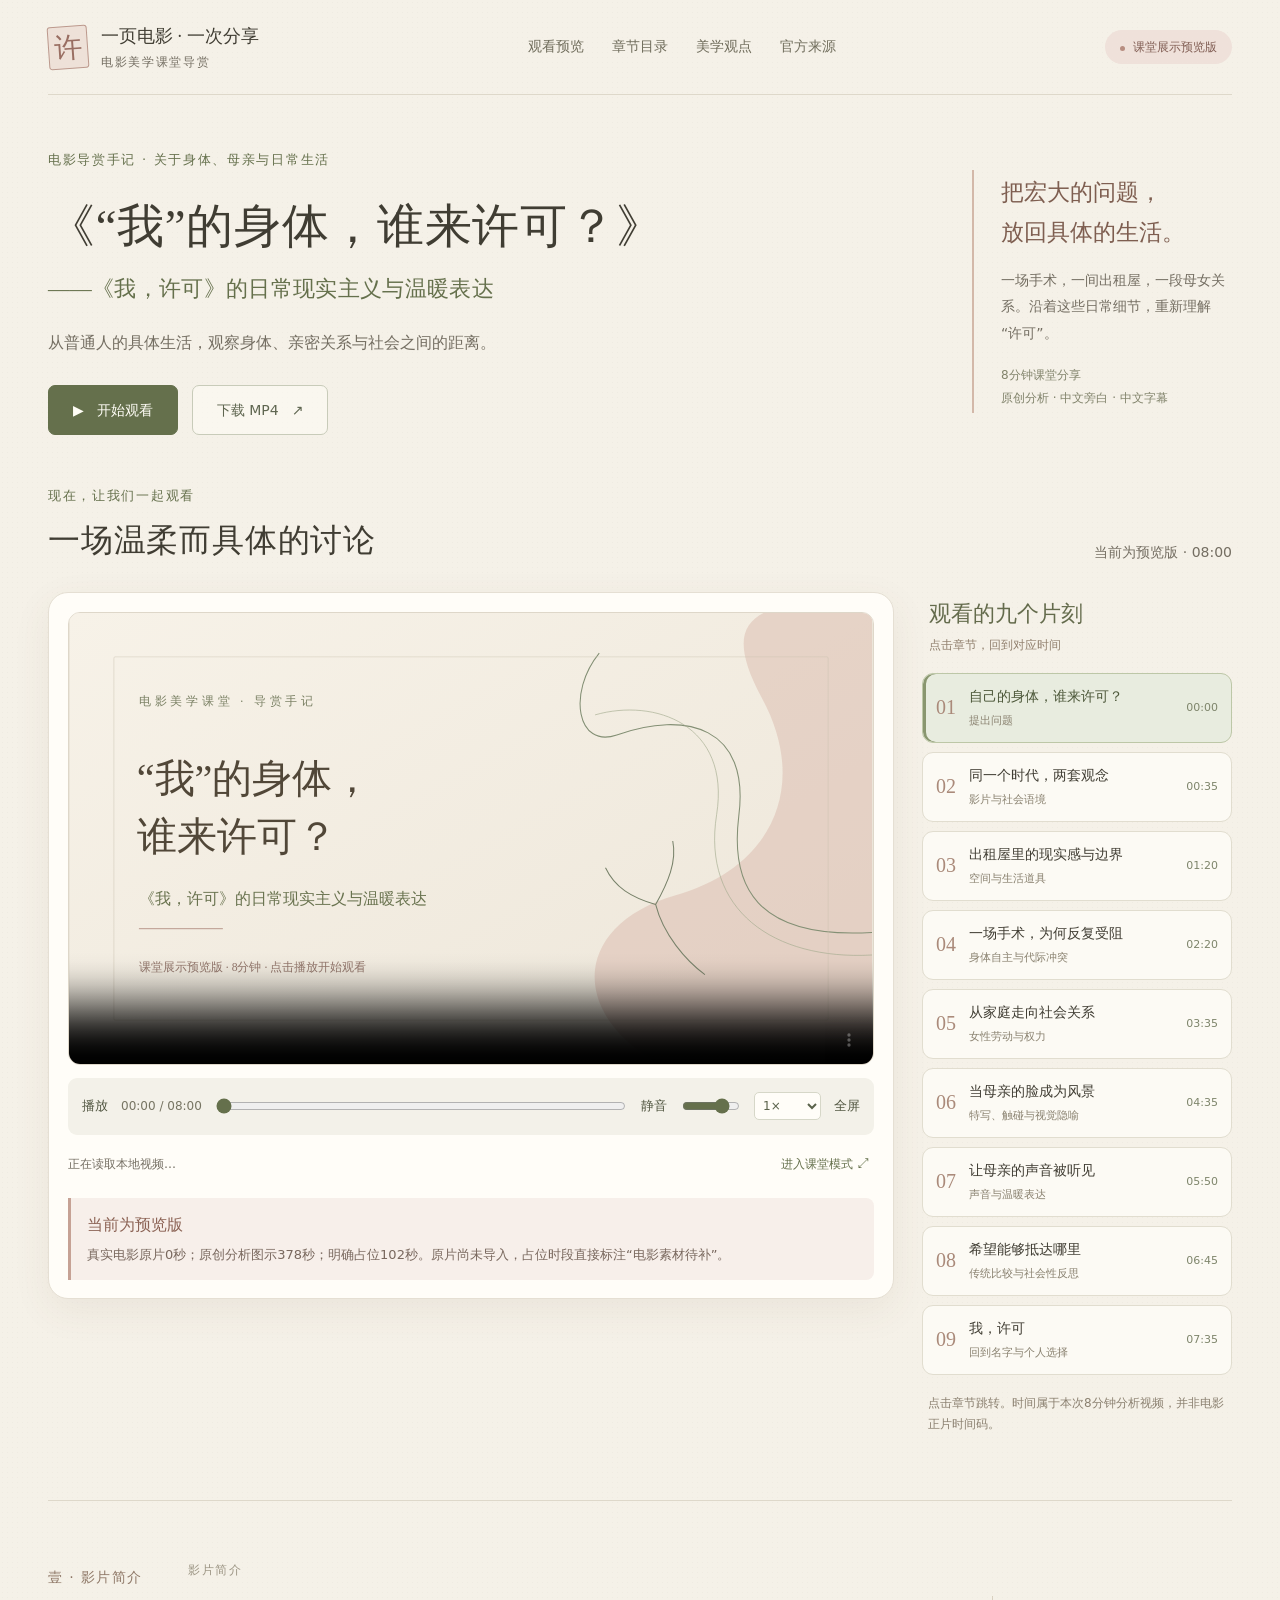
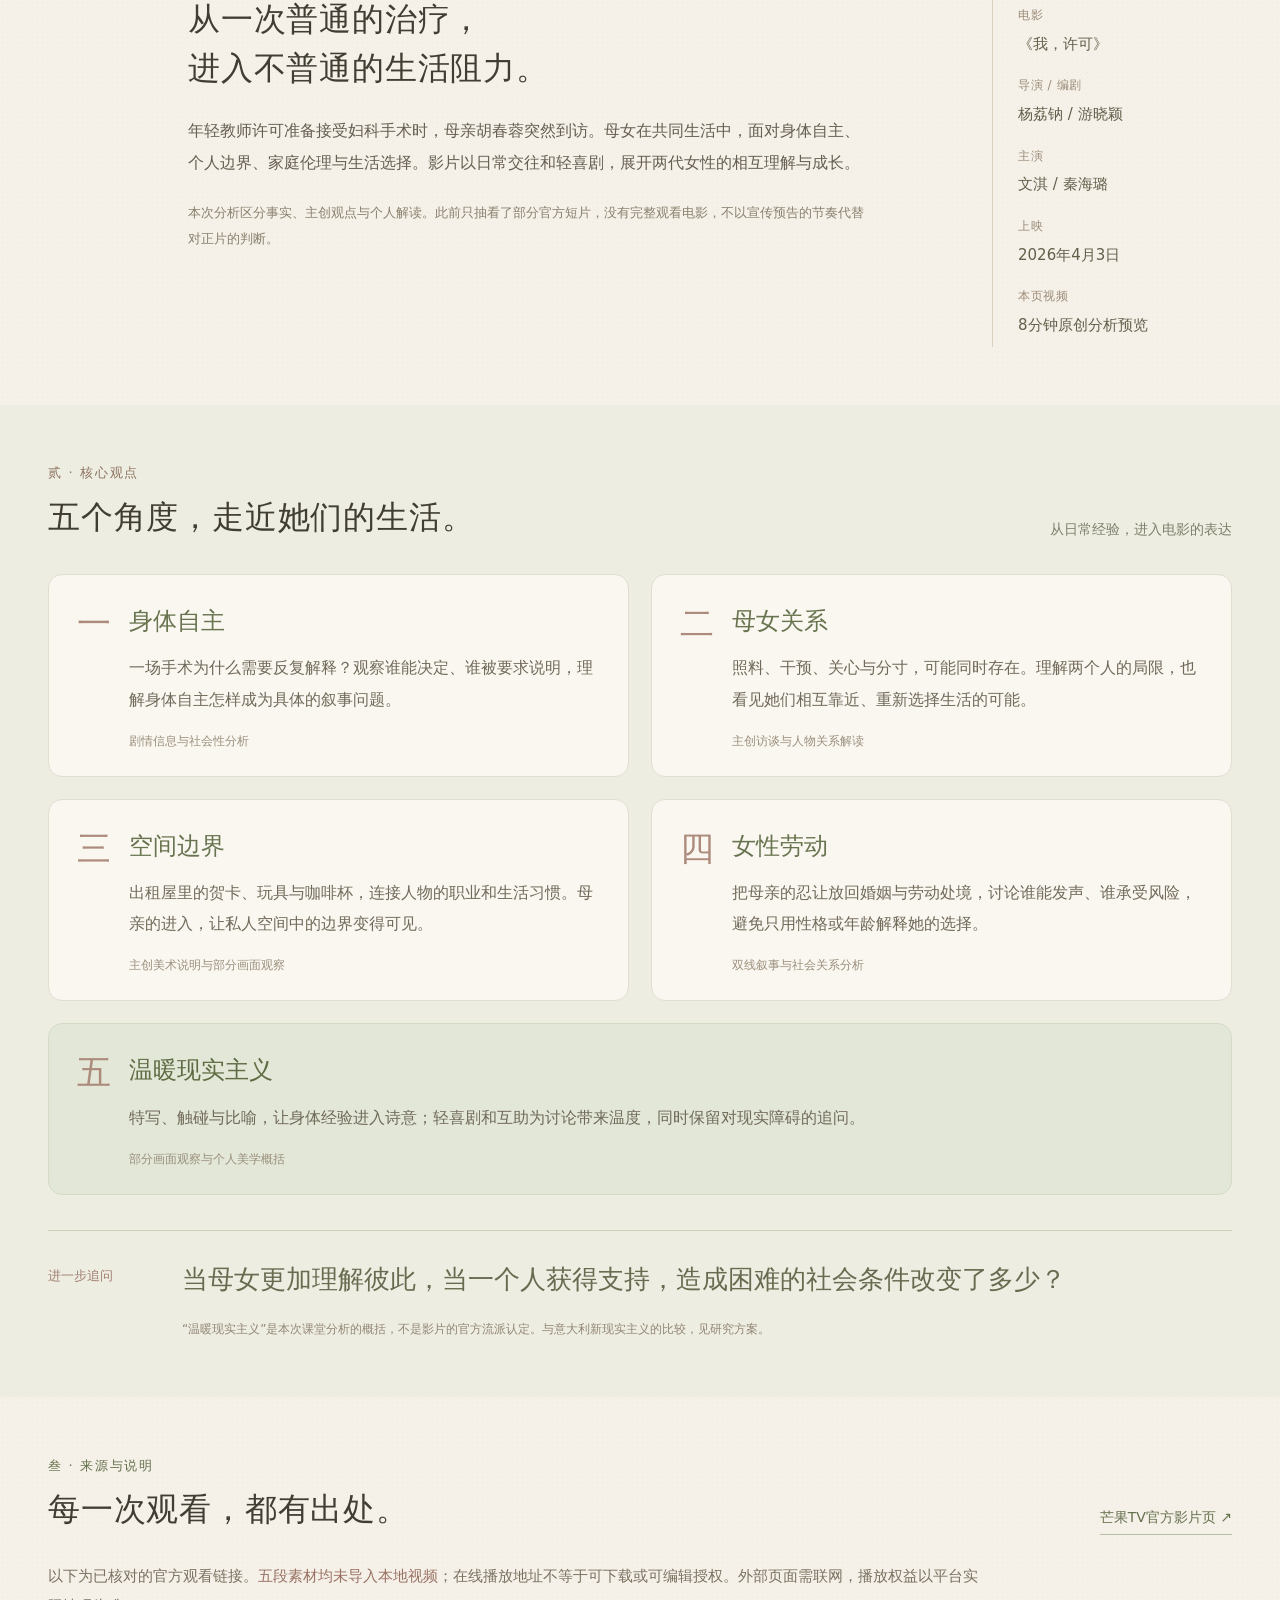
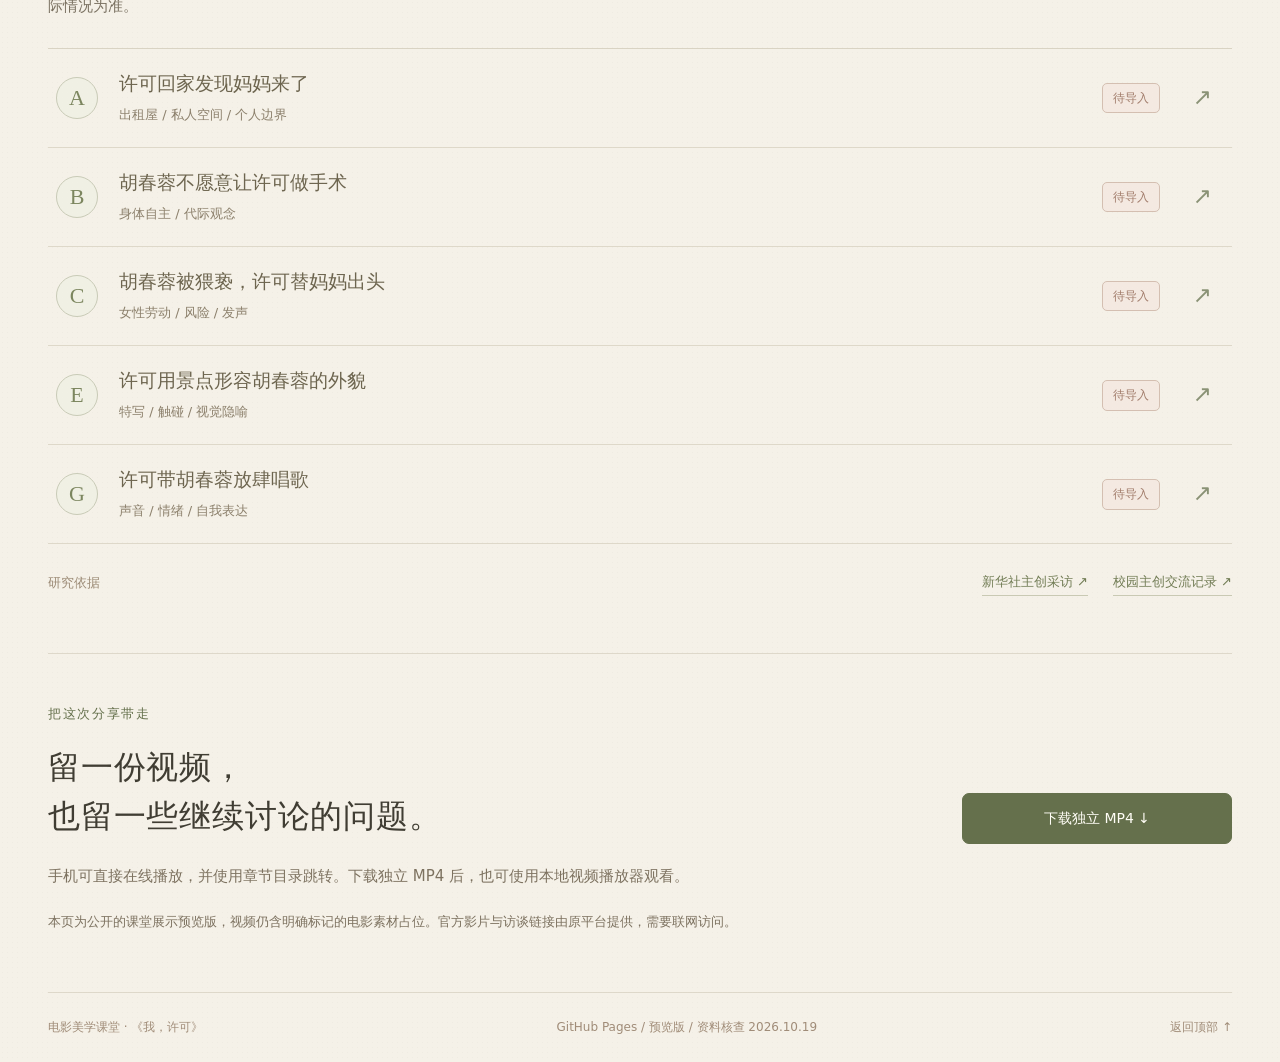
==== index.html @ 4c7b7b83 "Publish original classroom film analysis preview" ====
<!doctype html>
<html lang="zh-CN">
<head>
  <meta charset="utf-8">
  <meta name="viewport" content="width=device-width,initial-scale=1">
  <meta name="description" content="《我，许可》现实主义电影美学课堂分析。8分钟MP4预览版、章节跳转、研究观点与官方素材出处。">
  <title>《“我”的身体，谁来许可？》——《我，许可》的日常现实主义与温暖表达｜课堂展示预览版</title>
  <link rel="stylesheet" href="styles.css">
  <script src="app.js" defer></script>
</head>
<body>
  <a class="skip" href="#watch">跳到视频</a>
  <header class="masthead wrap">
    <a class="wordmark" href="#top"><span class="mark" aria-hidden="true">许</span><span>一页电影 · 一次分享<small>电影美学课堂导赏</small></span></a>
    <nav aria-label="主导航"><a href="#watch">观看预览</a><a href="#chapters">章节目录</a><a href="#ideas">美学观点</a><a href="#sources">官方来源</a></nav>
    <span class="edition"><i aria-hidden="true"></i>课堂展示预览版</span>
  </header>

  <main id="top">
    <section class="hero wrap" aria-labelledby="page-title">
      <div class="hero-copy">
        <p class="eyebrow">电影导赏手记 · 关于身体、母亲与日常生活</p>
        <h1 id="page-title"><span>《“我”的身体，谁来许可？》</span><small>——《我，许可》的日常现实主义与温暖表达</small></h1>
        <p class="standfirst">从普通人的具体生活，观察身体、亲密关系与社会之间的距离。</p>
        <div class="hero-actions"><button class="button primary" id="start-watch"><span aria-hidden="true">▶</span> 开始观看</button><a class="button secondary" href="media/preview.mp4" download="我许可_课堂分析_预览版.mp4">下载 MP4 <span aria-hidden="true">↗</span></a></div>
      </div>
      <aside class="hero-note" aria-label="视频版本说明">
        <p class="note-title">把宏大的问题，<br>放回具体的生活。</p>
        <p>一场手术，一间出租屋，一段母女关系。沿着这些日常细节，重新理解“许可”。</p>
        <p class="screening-note">8分钟课堂分享<br>原创分析 · 中文旁白 · 中文字幕</p>
      </aside>
    </section>

    <section class="screening wrap" id="watch" aria-labelledby="watch-title">
      <div class="section-head"><div><p class="eyebrow">现在，让我们一起观看</p><h2 id="watch-title">一场温柔而具体的讨论</h2></div><p class="quiet">当前为预览版 · 08:00</p></div>
      <div class="screening-grid">
        <div class="screen-panel">
          <div class="video-shell">
            <video id="film-video" controls playsinline preload="metadata" poster="media/poster_warm.svg" aria-label="我许可现实主义电影美学分析预览视频">
              <source src="media/preview.mp4" type="video/mp4">
              当前浏览器不支持内嵌播放。请<a href="media/preview.mp4" download>下载MP4</a>，使用本地播放器打开。
            </video>
          </div>
          <div class="transport">
            <button class="tool" id="play-toggle" type="button">播放</button>
            <span id="clock" class="clock">00:00 / 08:00</span>
            <label class="sr-only" for="seek">播放进度</label><input id="seek" type="range" min="0" max="480" step="0.1" value="0" aria-label="播放进度">
            <button class="tool" id="mute-toggle" type="button" aria-pressed="false">静音</button>
            <label class="sr-only" for="volume">音量</label><input id="volume" type="range" min="0" max="100" step="1" value="75" aria-label="音量">
            <label class="sr-only" for="rate">播放速度</label><select id="rate" aria-label="播放速度"><option value="0.75">0.75×</option><option value="1" selected>1×</option><option value="1.25">1.25×</option><option value="1.5">1.5×</option></select>
            <button class="tool" id="fullscreen" type="button">全屏</button>
          </div>
          <div class="player-foot"><p id="player-status" role="status" aria-live="polite">正在读取本地视频…</p><button id="classroom" type="button" aria-pressed="false">进入课堂模式 <span aria-hidden="true">⤢</span></button></div>
          <p class="preview-warning"><strong>当前为预览版</strong> 真实电影原片0秒；原创分析图示378秒；明确占位102秒。原片尚未导入，占位时段直接标注“电影素材待补”。</p>
        </div>
        <aside class="chapter-panel" id="chapters" aria-labelledby="chapter-title">
          <div class="chapter-heading"><h3 id="chapter-title">观看的九个片刻</h3><span>点击章节，回到对应时间</span></div>
          <ol class="chapters">
            <li><button data-time="0" data-end="35"><span class="chapter-number">01</span><span class="chapter-name">自己的身体，谁来许可？<small>提出问题</small></span><time>00:00</time></button></li>
            <li><button data-time="35" data-end="80"><span class="chapter-number">02</span><span class="chapter-name">同一个时代，两套观念<small>影片与社会语境</small></span><time>00:35</time></button></li>
            <li><button data-time="80" data-end="140"><span class="chapter-number">03</span><span class="chapter-name">出租屋里的现实感与边界<small>空间与生活道具</small></span><time>01:20</time></button></li>
            <li><button data-time="140" data-end="215"><span class="chapter-number">04</span><span class="chapter-name">一场手术，为何反复受阻<small>身体自主与代际冲突</small></span><time>02:20</time></button></li>
            <li><button data-time="215" data-end="275"><span class="chapter-number">05</span><span class="chapter-name">从家庭走向社会关系<small>女性劳动与权力</small></span><time>03:35</time></button></li>
            <li><button data-time="275" data-end="350"><span class="chapter-number">06</span><span class="chapter-name">当母亲的脸成为风景<small>特写、触碰与视觉隐喻</small></span><time>04:35</time></button></li>
            <li><button data-time="350" data-end="405"><span class="chapter-number">07</span><span class="chapter-name">让母亲的声音被听见<small>声音与温暖表达</small></span><time>05:50</time></button></li>
            <li><button data-time="405" data-end="455"><span class="chapter-number">08</span><span class="chapter-name">希望能够抵达哪里<small>传统比较与社会性反思</small></span><time>06:45</time></button></li>
            <li><button data-time="455" data-end="480"><span class="chapter-number">09</span><span class="chapter-name">我，许可<small>回到名字与个人选择</small></span><time>07:35</time></button></li>
          </ol>
          <p class="chapter-hint">点击章节跳转。时间属于本次8分钟分析视频，并非电影正片时间码。</p>
        </aside>
      </div>
    </section>

    <section class="about wrap" id="about" aria-labelledby="about-title">
      <div class="section-index">壹 · 影片简介</div>
      <div class="about-copy"><p class="eyebrow">影片简介</p><h2 id="about-title">从一次普通的治疗，<br>进入不普通的生活阻力。</h2><p>年轻教师许可准备接受妇科手术时，母亲胡春蓉突然到访。母女在共同生活中，面对身体自主、个人边界、家庭伦理与生活选择。影片以日常交往和轻喜剧，展开两代女性的相互理解与成长。</p><p class="method-note">本次分析区分事实、主创观点与个人解读。此前只抽看了部分官方短片，没有完整观看电影，不以宣传预告的节奏代替对正片的判断。</p></div>
      <dl class="film-facts"><div><dt>电影</dt><dd>《我，许可》</dd></div><div><dt>导演 / 编剧</dt><dd>杨荔钠 / 游晓颖</dd></div><div><dt>主演</dt><dd>文淇 / 秦海璐</dd></div><div><dt>上映</dt><dd>2026年4月3日</dd></div><div><dt>本页视频</dt><dd>8分钟原创分析预览</dd></div></dl>
    </section>

    <section class="ideas-section" id="ideas" aria-labelledby="ideas-title"><div class="wrap">
      <div class="section-head"><div><p class="eyebrow">贰 · 核心观点</p><h2 id="ideas-title">五个角度，走近她们的生活。</h2></div><p class="quiet">从日常经验，进入电影的表达</p></div>
      <div class="idea-grid">
        <article><span class="idea-number">一</span><h3>身体自主</h3><p>一场手术为什么需要反复解释？观察谁能决定、谁被要求说明，理解身体自主怎样成为具体的叙事问题。</p><span class="evidence">剧情信息与社会性分析</span></article>
        <article><span class="idea-number">二</span><h3>母女关系</h3><p>照料、干预、关心与分寸，可能同时存在。理解两个人的局限，也看见她们相互靠近、重新选择生活的可能。</p><span class="evidence">主创访谈与人物关系解读</span></article>
        <article><span class="idea-number">三</span><h3>空间边界</h3><p>出租屋里的贺卡、玩具与咖啡杯，连接人物的职业和生活习惯。母亲的进入，让私人空间中的边界变得可见。</p><span class="evidence">主创美术说明与部分画面观察</span></article>
        <article><span class="idea-number">四</span><h3>女性劳动</h3><p>把母亲的忍让放回婚姻与劳动处境，讨论谁能发声、谁承受风险，避免只用性格或年龄解释她的选择。</p><span class="evidence">双线叙事与社会关系分析</span></article>
        <article><span class="idea-number">五</span><h3>温暖现实主义</h3><p>特写、触碰与比喻，让身体经验进入诗意；轻喜剧和互助为讨论带来温度，同时保留对现实障碍的追问。</p><span class="evidence">部分画面观察与个人美学概括</span></article>
      </div>
      <div class="critical-note"><span>进一步追问</span><p>当母女更加理解彼此，当一个人获得支持，造成困难的社会条件改变了多少？</p><small>“温暖现实主义”是本次课堂分析的概括，不是影片的官方流派认定。与意大利新现实主义的比较，见研究方案。</small></div>
    </div></section>

    <section class="sources wrap" id="sources" aria-labelledby="sources-title">
      <div class="section-head"><div><p class="eyebrow">叁 · 来源与说明</p><h2 id="sources-title">每一次观看，都有出处。</h2></div><a class="text-link" href="https://www.mgtv.com/h/852520.html" target="_blank" rel="noopener noreferrer">芒果TV官方影片页 ↗</a></div>
      <p class="source-intro">以下为已核对的官方观看链接。<strong>五段素材均未导入本地视频</strong>；在线播放地址不等于可下载或可编辑授权。外部页面需联网，播放权益以平台实际情况为准。</p>
      <div class="source-list">
        <a href="https://www.mgtv.com/b/852520/24375886.html" target="_blank" rel="noopener noreferrer"><span class="source-letter">A</span><div><h3>许可回家发现妈妈来了</h3><p>出租屋 / 私人空间 / 个人边界</p></div><span class="pending">待导入</span><span class="out-arrow" aria-hidden="true">↗</span></a>
        <a href="https://www.mgtv.com/b/852520/24375908.html" target="_blank" rel="noopener noreferrer"><span class="source-letter">B</span><div><h3>胡春蓉不愿意让许可做手术</h3><p>身体自主 / 代际观念</p></div><span class="pending">待导入</span><span class="out-arrow" aria-hidden="true">↗</span></a>
        <a href="https://www.mgtv.com/b/852520/24375966.html" target="_blank" rel="noopener noreferrer"><span class="source-letter">C</span><div><h3>胡春蓉被猥亵，许可替妈妈出头</h3><p>女性劳动 / 风险 / 发声</p></div><span class="pending">待导入</span><span class="out-arrow" aria-hidden="true">↗</span></a>
        <a href="https://www.mgtv.com/b/852520/24375976.html" target="_blank" rel="noopener noreferrer"><span class="source-letter">E</span><div><h3>许可用景点形容胡春蓉的外貌</h3><p>特写 / 触碰 / 视觉隐喻</p></div><span class="pending">待导入</span><span class="out-arrow" aria-hidden="true">↗</span></a>
        <a href="https://www.mgtv.com/b/852520/24375975.html" target="_blank" rel="noopener noreferrer"><span class="source-letter">G</span><div><h3>许可带胡春蓉放肆唱歌</h3><p>声音 / 情绪 / 自我表达</p></div><span class="pending">待导入</span><span class="out-arrow" aria-hidden="true">↗</span></a>
      </div>
      <div class="reading"><p>研究依据</p><a href="https://www.news.cn/politics/20260405/b7667360c4fb475d8455fd471ee34809/c.html" target="_blank" rel="noopener noreferrer">新华社主创采访 ↗</a><a href="https://rmtxwzx.whmc.edu.cn/info/1033/4041.htm" target="_blank" rel="noopener noreferrer">校园主创交流记录 ↗</a></div>
    </section>

    <section class="offline wrap" aria-labelledby="offline-title"><div><p class="eyebrow">把这次分享带走</p><h2 id="offline-title">留一份视频，<br>也留一些继续讨论的问题。</h2><p>手机可直接在线播放，并使用章节目录跳转。下载独立 MP4 后，也可使用本地视频播放器观看。</p><p class="quiet">本页为公开的课堂展示预览版，视频仍含明确标记的电影素材占位。官方影片与访谈链接由原平台提供，需要联网访问。</p></div><div class="offline-actions"><a class="button primary" href="media/preview.mp4" download="我许可_课堂分析_预览版.mp4">下载独立 MP4 ↓</a></div></section>
  </main>
  <footer class="wrap"><span>电影美学课堂 · 《我，许可》</span><span>GitHub Pages / 预览版 / 资料核查 2026.10.19</span><a href="#top">返回顶部 ↑</a></footer>
  <noscript><p class="noscript">脚本未启用，视频仍可用原生控制条播放，MP4下载和来源链接仍可使用；章节跳转需要启用JavaScript。</p></noscript>
</body>
</html>
---- styles.css ----
@charset "UTF-8";
:root{--bg:#f5f1e8;--surface:#fffdf8;--surface2:#eeeade;--paper:#403d33;--muted:#746e62;--green:#65704c;--line:#ded8ca;--gold:#996e62;--ink:#403d33;--rose:#b78d80;--blue:#7c8c91;--shadow:0 12px 38px rgba(101,81,55,.075);color-scheme:light}
*{box-sizing:border-box}
html{scroll-behavior:smooth;scroll-padding-top:24px}
body{margin:0;background-color:var(--bg);background-image:radial-gradient(rgba(109,88,60,.035) .55px,transparent .75px);background-size:5px 5px;color:var(--ink);font-family:"Microsoft YaHei","PingFang SC",system-ui,sans-serif;font-size:17px;line-height:1.9}
button,input,select{font:inherit}button,a,input,select{-webkit-tap-highlight-color:transparent}button{cursor:pointer;touch-action:manipulation}a{color:inherit;text-decoration:none}a:hover{color:var(--green)}button:focus-visible,a:focus-visible,input:focus-visible,select:focus-visible{outline:3px solid var(--rose);outline-offset:4px}
p,h1,h2,h3{margin-top:0}p{margin-bottom:0}
h1,h2,h3{font-family:"Noto Serif SC","Source Han Serif SC","Songti SC","SimSun",serif;font-weight:500}
h2{font-size:clamp(28px,2.5vw,38px);line-height:1.55;letter-spacing:.025em;margin-bottom:0}
h3{font-size:23px;line-height:1.65}
.wrap{max-width:1320px;width:calc(100% - 96px);margin-inline:auto}
.eyebrow{font-size:13px;letter-spacing:.13em;color:var(--green);margin-bottom:16px}
.quiet{font-size:14px;color:var(--muted)}
.skip{position:absolute;left:20px;top:-80px;background:var(--green);color:#fffdf8;padding:10px;z-index:30}.skip:focus{top:12px}
.sr-only{position:absolute;width:1px;height:1px;padding:0;margin:-1px;overflow:hidden;clip:rect(0,0,0,0);white-space:nowrap;border:0}
.masthead{display:flex;align-items:center;justify-content:space-between;gap:28px;border-bottom:1px solid var(--line);padding-block:23px}
.wordmark{display:flex;gap:13px;align-items:center;line-height:1.5;white-space:nowrap;font-family:"Noto Serif SC","SimSun",serif;font-size:18px}
.wordmark small{display:block;font:12px/1.5 "Microsoft YaHei",sans-serif;letter-spacing:.14em;margin-top:3px;color:var(--muted)}
.mark{height:43px;width:40px;border:1px solid #bc998d;border-radius:3px;display:grid;place-items:center;font-family:serif;font-size:28px;color:#996e62;background:#eee1d8;transform:rotate(-4deg)}
nav{display:flex;gap:28px;font-size:14px;color:#706d5c}nav a{border-bottom:1px solid transparent}nav a:hover{border-bottom-color:var(--green)}
.edition{background:#efe1da;color:#805d53;font-size:12px;padding:6px 15px;border-radius:30px;white-space:nowrap}.edition i{display:inline-block;width:5px;height:5px;background:var(--rose);border-radius:50%;margin-right:8px}
.hero{display:grid;grid-template-columns:minmax(0,1fr) 260px;gap:64px;padding-block:53px 49px;align-items:center}
.hero h1{margin:0}.hero h1>span{display:block;font-size:clamp(34px,3.65vw,54px);line-height:1.6;letter-spacing:.015em;text-wrap:balance}
.hero h1 small{display:block;font-size:clamp(17px,1.7vw,24px);line-height:1.7;font-weight:400;letter-spacing:.015em;margin-top:8px;color:var(--green)}
.standfirst{font-size:16px;color:var(--muted);margin-top:20px;max-width:730px;line-height:1.9}
.hero-actions{display:flex;gap:14px;flex-wrap:wrap;margin-top:26px}
.button{display:inline-flex;align-items:center;justify-content:center;gap:13px;min-height:47px;padding:11px 24px;border-radius:7px;border:1px solid var(--line);font-size:14px;font-weight:500;transition:background .2s,box-shadow .2s}
.primary{background:var(--green);color:#fffdf6;border-color:var(--green)}.primary:hover{background:#56613e;border-color:#56613e;color:#fffdf6;box-shadow:0 5px 14px rgba(84,98,62,.12)}
.secondary{background:rgba(255,253,248,.5);color:#5f6650;border-color:#c8cbb9}.secondary:hover{background:#e9ecdf}
.hero-note{border-left:2px solid #d3b8a9;padding:3px 0 3px 27px;color:var(--muted);font-size:14px;line-height:1.9}
.note-title{font-family:"Noto Serif SC","SimSun",serif;font-size:23px;line-height:1.7;color:#7e5e50;margin-bottom:15px}
.screening-note{margin-top:18px;color:#81836b;font-size:12px;line-height:1.9}
.section-head{display:flex;justify-content:space-between;align-items:end;gap:24px;margin-bottom:26px}.section-head .eyebrow{margin-bottom:7px}
.screening{padding-bottom:64px;scroll-margin-top:24px}.screening-grid{display:grid;grid-template-columns:minmax(0,1fr) 310px;gap:28px;align-items:start}
.screen-panel{min-width:0;background:var(--surface);border:1px solid #e5dfd3;border-radius:20px;padding:19px 19px 18px;box-shadow:var(--shadow)}
.video-shell{background:#e9e3d7;overflow:hidden;border-radius:12px;aspect-ratio:16/9;border:1px solid #ded7c9}.video-shell video{width:100%;height:100%;display:block;object-fit:contain;background:#ece6da}
.transport{display:flex;gap:12px;align-items:center;flex-wrap:wrap;background:#f3f1e9;padding:12px 13px;margin-top:13px;border-radius:9px}
.tool{color:#515641;background:transparent;border:0;padding:4px 1px;font-size:13px;white-space:nowrap;min-height:28px}.tool:hover{color:#976c60}
.clock{font-size:12px;white-space:nowrap;font-variant-numeric:tabular-nums;color:#777563}
input[type=range]{accent-color:var(--green);height:18px;cursor:pointer}#seek{min-width:60px;flex:1;width:110px}#volume{width:58px;flex:none}
select{background:#fffdf8;border:1px solid #d6d7c8;border-radius:5px;font-size:12px;color:#5a624b;padding:4px;min-height:28px}
.player-foot{display:flex;align-items:center;justify-content:space-between;gap:12px;margin-top:13px;font-size:12px;color:var(--muted)}
#classroom{color:var(--green);background:transparent;border:0;font-size:12px;padding:5px;white-space:nowrap}
.preview-warning{border-left:3px solid #c6a295;background:#f7efea;border-radius:0 8px 8px 0;padding:12px 16px;font-size:13px;color:#79685e;margin-top:17px;line-height:1.9}.preview-warning strong{display:block;font-weight:500;font-family:"Noto Serif SC","SimSun",serif;color:#8b6254;font-size:16px;margin-bottom:3px}
.chapter-panel{padding:4px 0 0}.chapter-heading{display:flex;flex-direction:column;gap:2px;padding:0 7px 16px}.chapter-heading h3{font-size:22px;margin:0;color:#646b4c}.chapter-heading>span{font-size:12px;color:#91806e}
.chapters{list-style:none;padding:0;margin:0;display:grid;gap:9px}
.chapters button{display:flex;align-items:center;gap:11px;width:100%;text-align:left;border:1px solid #e1ddcf;background:#fcfaf4;color:var(--ink);padding:12px 13px;border-radius:11px;line-height:1.55;transition:background .15s,border-color .15s,box-shadow .15s;min-height:70px}
.chapters button:hover{background:#f3e9e2;border-color:#d4b8aa;box-shadow:0 3px 10px rgba(125,101,76,.05)}
.chapters button[aria-current=true]{background:#e8ecdf;border-color:#bdc7a7;box-shadow:inset 3px 0 #89966f;color:#4c5739}
.chapter-number{font-family:Georgia,serif;color:#aa8a7a;font-size:20px;min-width:22px}.chapter-name{flex:1;min-width:0;font-size:14px}.chapter-name small{display:block;font-size:11px;color:#89816f;margin-top:4px}.chapters time{color:#7e856b;font-size:11px;font-variant-numeric:tabular-nums}
.chapter-hint{font-size:12px;color:#8b8070;line-height:1.8;padding:15px 6px 0;margin-top:3px}
.about{display:grid;grid-template-columns:105px minmax(0,1fr) 240px;gap:35px;border-top:1px solid var(--line);padding-block:58px}
.section-index{font-size:14px;color:#8e7766;letter-spacing:.1em;padding-top:5px}.about-copy .eyebrow{font-size:12px;color:#9c9584;margin-bottom:13px}
.about-copy>p:not(.eyebrow){margin-top:21px;color:#665f52;max-width:680px;font-size:16px;line-height:2}.about-copy .method-note{font-size:13px!important;color:#89806e!important}
.film-facts{align-self:start;margin:37px 0 0;border-left:1px solid #d9d0c0;padding-left:25px}.film-facts>div{padding:8px 0}.film-facts dt{color:#9b8b78;font-size:12px;letter-spacing:.05em}.film-facts dd{margin:3px 0 0;font-size:15px;color:#625f4b}
.ideas-section{background:#eeede2;padding-block:56px}.ideas-section .eyebrow{color:#8c735f}.ideas-section .quiet{color:#7c806a}
.idea-grid{display:grid;grid-template-columns:repeat(2,1fr);gap:22px;margin-top:31px}
.idea-grid article{position:relative;background:rgba(255,253,248,.7);border:1px solid #e1ded0;border-radius:14px;padding:27px 30px 23px 80px}
.idea-number{position:absolute;left:28px;top:22px;font:34px/1.6 "Noto Serif SC","SimSun",serif;color:#ac8b7c}
.idea-grid h3{margin:0 0 11px;color:#68744f;font-size:24px}.idea-grid p{font-size:16px;line-height:1.95;color:#716a5a}.evidence{display:block;font-size:12px;margin-top:15px;color:#9a8f7c}
.idea-grid article:last-child{grid-column:1/-1;background:#e2e7d7;border-color:#d3dcc4}.idea-grid article:last-child h3{color:#5f6c43}.idea-grid article:last-child p{max-width:950px}
.critical-note{border-top:1px solid #d3d1be;margin-top:35px;padding-top:26px;display:grid;grid-template-columns:110px 1fr;gap:0 24px}.critical-note>span{font-size:13px;color:#a17f70;padding-top:7px}.critical-note>p{font:clamp(21px,2vw,29px)/1.8 "Noto Serif SC","SimSun",serif;color:#696b50}.critical-note>small{grid-column:2;color:#928674;font-size:12px;margin-top:15px}
.sources{padding-block:57px}.text-link{font-size:14px;color:var(--green);white-space:nowrap;border-bottom:1px solid #b5bea2;padding-bottom:3px}.source-intro{color:#7a7161;max-width:930px;font-size:15px;margin-bottom:27px;line-height:2}.source-intro strong{font-weight:500;color:#9a7264}
.source-list{border-top:1px solid #d9d3c3}.source-list>a{display:flex;gap:21px;align-items:center;padding:19px 8px;border-bottom:1px solid #ded8c9;transition:background .2s}.source-list>a:hover{background:#eeeee2}
.source-letter{height:42px;width:42px;flex:none;border:1px solid #c9cbb7;border-radius:50%;display:grid;place-items:center;font:22px Georgia,serif;color:#7c865f;background:#f0f0e4}.source-list h3{font-size:19px;margin:0 0 4px;color:#6d654f}.source-list p{font-size:13px;color:#8c806c}.source-list>a>div{flex:1}.pending{color:#a17c6b;font-size:12px;border:1px solid #d4bfb1;background:#f4e9e1;border-radius:5px;padding:3px 10px}.out-arrow{font-size:23px;color:#8a9275;padding:0 12px}
.reading{display:flex;align-items:center;gap:25px;flex-wrap:wrap;margin-top:26px;font-size:13px}.reading p{color:#9b8a75;margin-right:auto}.reading a{border-bottom:1px solid #c9c9b3;color:#717c54}
.offline{display:grid;grid-template-columns:1fr 270px;gap:70px;border-top:1px solid var(--line);padding-block:48px 57px}.offline p:not(.eyebrow){font-size:15px;color:#7d7260;max-width:770px;margin-top:20px}.offline p.quiet{font-size:13px}.offline-actions{align-self:center;display:flex;flex-direction:column;gap:18px}.doc-link{font-size:14px;color:#7b805d;border-bottom:1px solid #d4d4bd;padding-bottom:10px}code{font-family:Consolas,monospace;color:#69734e;font-size:.95em}
footer{display:flex;justify-content:space-between;align-items:center;gap:25px;border-top:1px solid var(--line);padding-block:23px;font-size:12px;color:#a08c78}.noscript{padding:20px;background:#eaddcc;color:#74614b;text-align:center}
body.presentation .masthead,body.presentation .hero,body.presentation .about,body.presentation .ideas-section,body.presentation .sources,body.presentation .offline,body.presentation footer,body.presentation .screening>.section-head{display:none}
body.presentation .screening{width:calc(100% - 48px);max-width:1800px;padding-block:20px}body.presentation .screening-grid{grid-template-columns:minmax(0,1fr) 300px}body.presentation .video-shell{max-height:calc(100vh - 180px)}body.presentation .preview-warning{display:none}
@media(max-width:1150px){.wrap{width:calc(100% - 60px)}.hero{grid-template-columns:minmax(0,1fr) 225px;gap:38px}.hero h1>span{font-size:39px}.hero h1 small{font-size:20px}.hero-note{padding-left:22px}.note-title{font-size:21px}.screening-grid{grid-template-columns:minmax(0,1fr) 295px;gap:23px}.screen-panel{padding:15px}.transport{gap:9px;padding:10px}.clock{font-size:11px}#volume{width:48px}.chapters button{gap:9px;padding:11px}.chapter-name{font-size:13px}.about{grid-template-columns:90px minmax(0,1fr) 210px;gap:25px}.masthead nav{gap:20px}}
@media(max-width:900px){.masthead{flex-wrap:wrap;padding-block:19px}.masthead nav{order:3;width:100%;justify-content:space-between;border-top:1px solid var(--line);padding-top:15px}.hero{grid-template-columns:1fr;gap:26px;padding-block:36px}.hero h1>span{font-size:clamp(33px,5vw,43px)}.hero h1 small{font-size:20px}.hero-note{border-left:2px solid #d3b8a9;max-width:760px;font-size:14px;display:grid;grid-template-columns:220px 1fr;gap:0 20px}.note-title{grid-row:1/3;margin:0;font-size:23px}.screening-note{margin-top:8px}.screening-grid{grid-template-columns:1fr}.chapter-panel{padding-top:6px}.chapters{grid-template-columns:1fr 1fr;gap:10px}.chapter-heading{flex-direction:row;justify-content:space-between;align-items:baseline}.chapter-name{font-size:14px}.chapter-hint{font-size:12px}.about{grid-template-columns:1fr 220px;gap:28px}.section-index{grid-column:1/-1}.film-facts{margin-top:25px}.idea-grid article{padding:25px 23px 23px 68px}.idea-number{left:23px;font-size:29px}.offline{grid-template-columns:1fr 250px;gap:35px}.section-head{align-items:start}body.presentation .screening-grid{grid-template-columns:1fr}body.presentation .chapter-panel{display:none}}
@media(max-width:620px){.wrap{width:calc(100% - 34px)}.wordmark{font-size:15px}.wordmark small{font-size:10px}.mark{width:34px;height:37px;font-size:25px}.edition{font-size:11px;padding:5px 10px}.masthead{gap:17px}.masthead nav{font-size:13px;gap:15px}.hero .eyebrow{font-size:11px;letter-spacing:.07em}.hero h1>span{font-size:34px;line-height:1.6}.hero h1 small{font-size:19px}.standfirst{font-size:15px}.hero-note{display:block;padding-left:20px}.note-title{font-size:22px;margin-bottom:10px}.hero-note .note-title br{display:none}.screening-note{margin-top:12px}.button{font-size:13px;padding:10px 21px}.section-head{flex-direction:column;gap:11px;margin-bottom:20px}.section-head .quiet{font-size:12px}.screen-panel{padding:10px;border-radius:16px}.video-shell{border-radius:9px}.transport{gap:10px;padding:10px}#seek{min-width:100px}#volume{width:45px}.transport select{margin-left:auto}.player-foot{align-items:start;font-size:11px}.player-foot p{max-width:65%}.preview-warning{font-size:12px;margin-top:12px}.preview-warning strong{font-size:15px}.chapters{grid-template-columns:1fr}.chapters button{padding:13px 15px}.chapter-name{font-size:15px}.chapter-name small{font-size:12px}.chapters time{font-size:12px}.chapter-heading{flex-direction:column}.chapter-heading h3{font-size:23px}.about{grid-template-columns:1fr;padding-block:40px}.film-facts{display:grid;grid-template-columns:1fr 1fr;gap:8px 20px;border-left:0;border-top:1px solid var(--line);padding:20px 0 0;margin:0}.film-facts dd{font-size:14px}.about-copy>p:not(.eyebrow){font-size:16px}.ideas-section{padding-block:40px}.idea-grid{grid-template-columns:1fr;gap:14px}.idea-grid article:last-child{grid-column:auto}.idea-grid article{padding:23px 22px 22px 65px}.idea-grid h3{font-size:23px}.idea-grid p{font-size:15px}.critical-note{grid-template-columns:1fr;gap:12px}.critical-note>small{grid-column:1}.critical-note>p{font-size:23px}.source-list>a{gap:12px;padding:18px 0}.source-letter{width:34px;height:34px;font-size:19px}.source-list h3{font-size:16px}.source-list p{font-size:11px}.pending{font-size:10px;padding:3px 6px}.out-arrow{font-size:19px;padding:0}.sources{padding-block:41px}.source-intro{font-size:14px}.reading{gap:15px;font-size:12px}.reading p{width:100%}.offline{grid-template-columns:1fr;gap:27px;padding-block:40px}.offline-actions{max-width:360px;width:100%}footer{font-size:11px;flex-wrap:wrap;gap:12px}body.presentation .screening{width:calc(100% - 22px)}}
@media(prefers-reduced-motion:reduce){html{scroll-behavior:auto}.button,.chapters button{transition:none}}
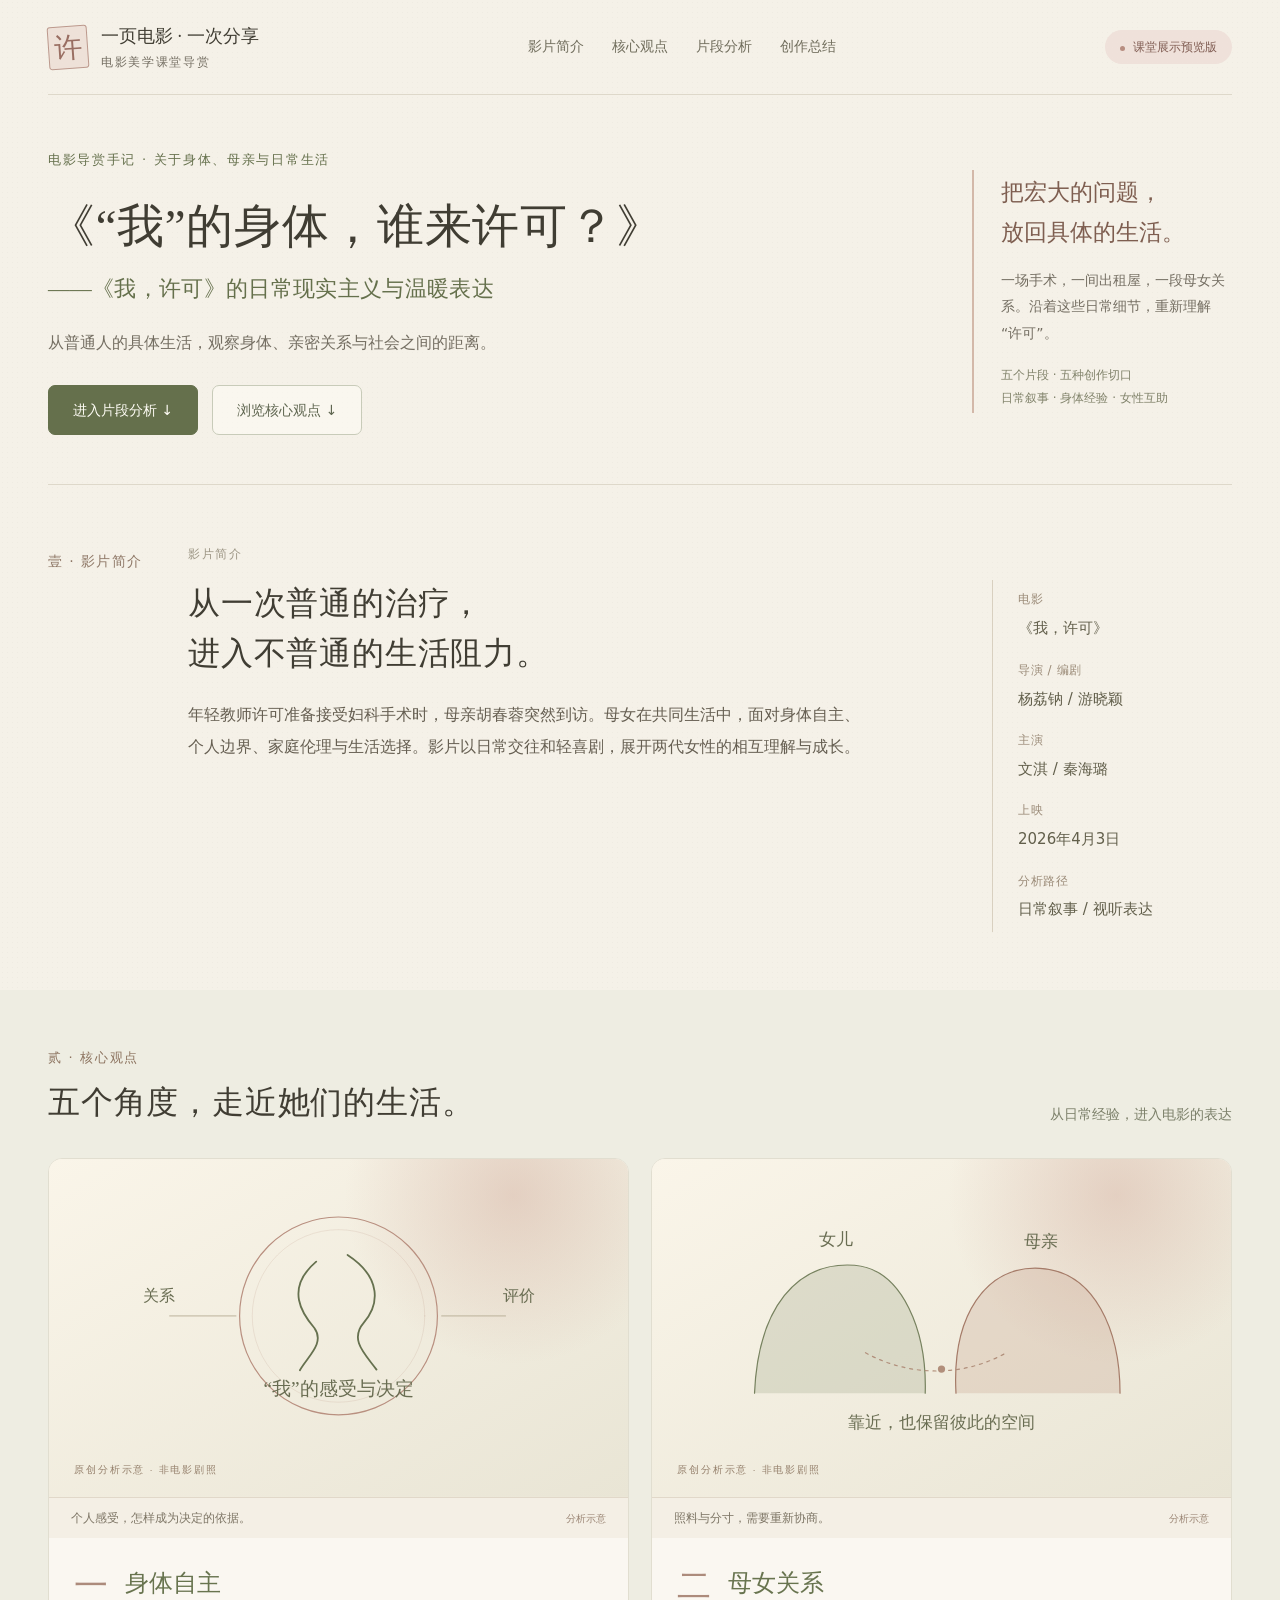
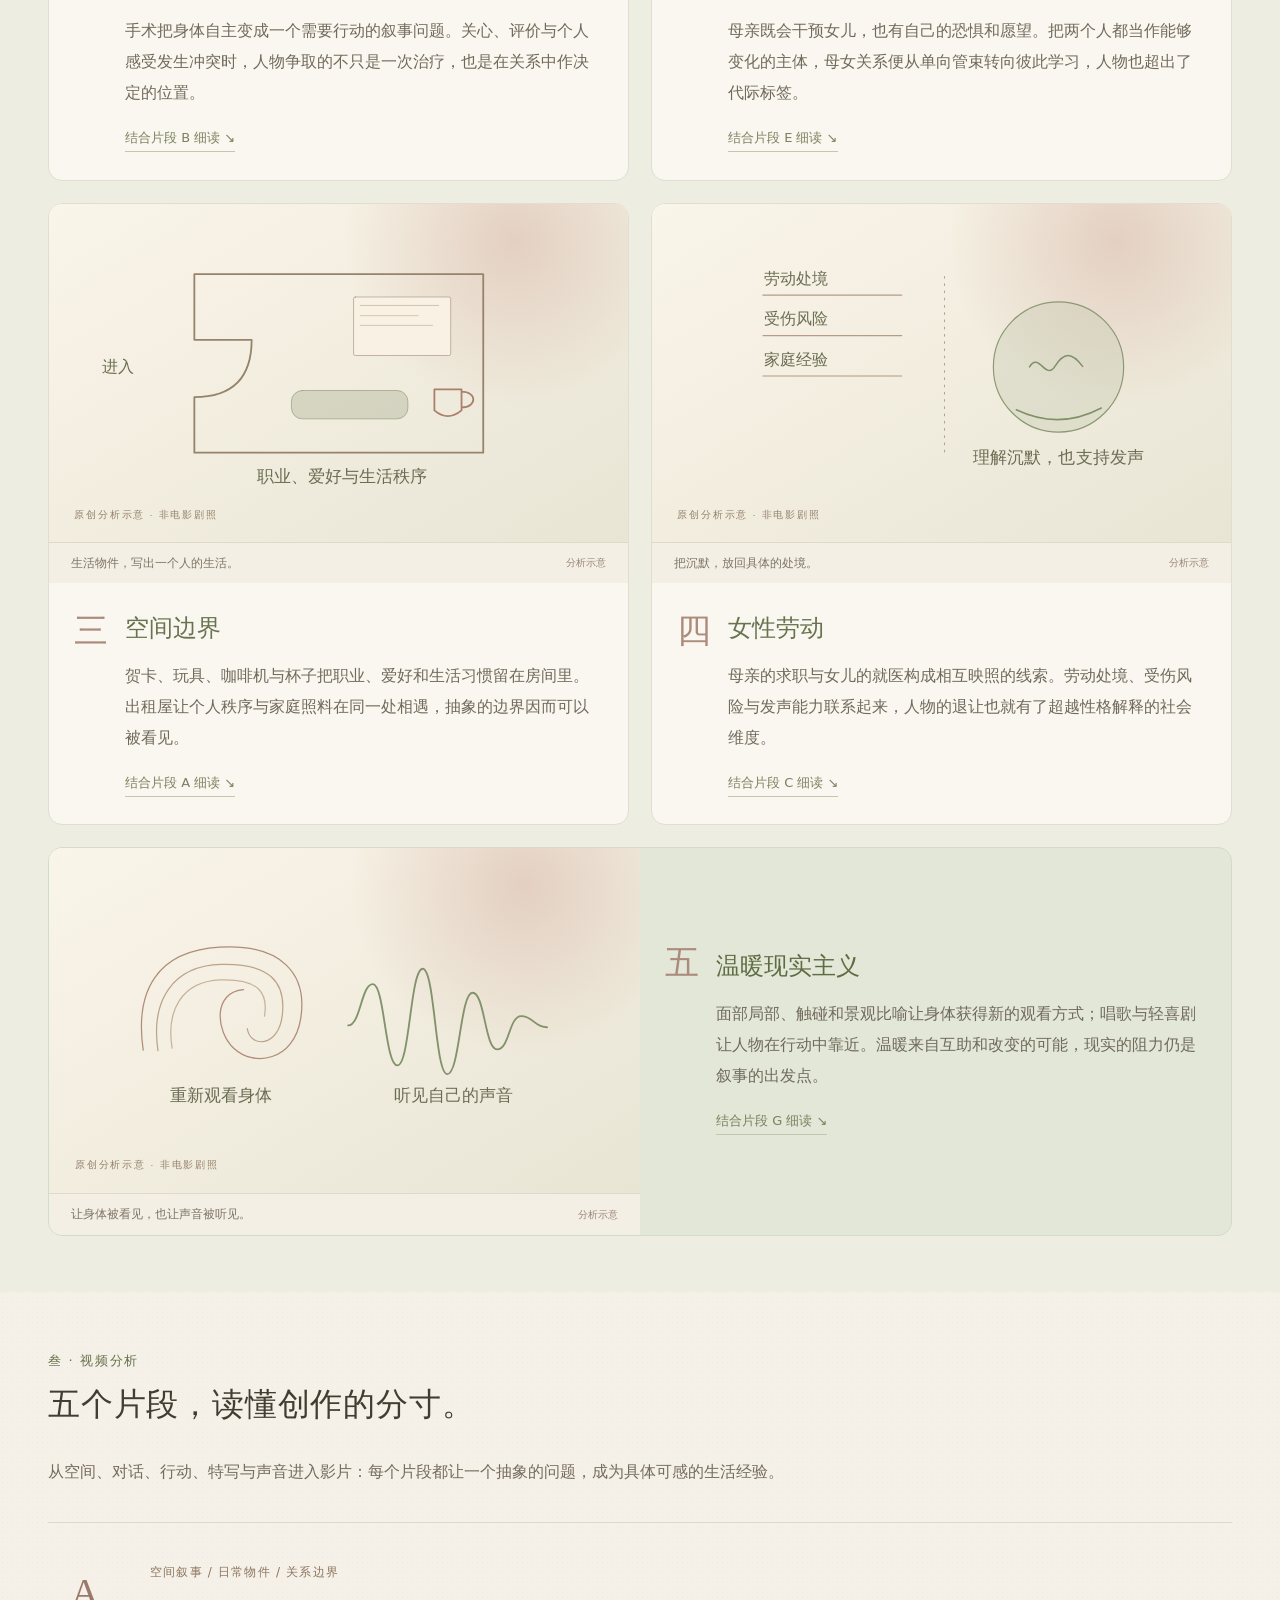
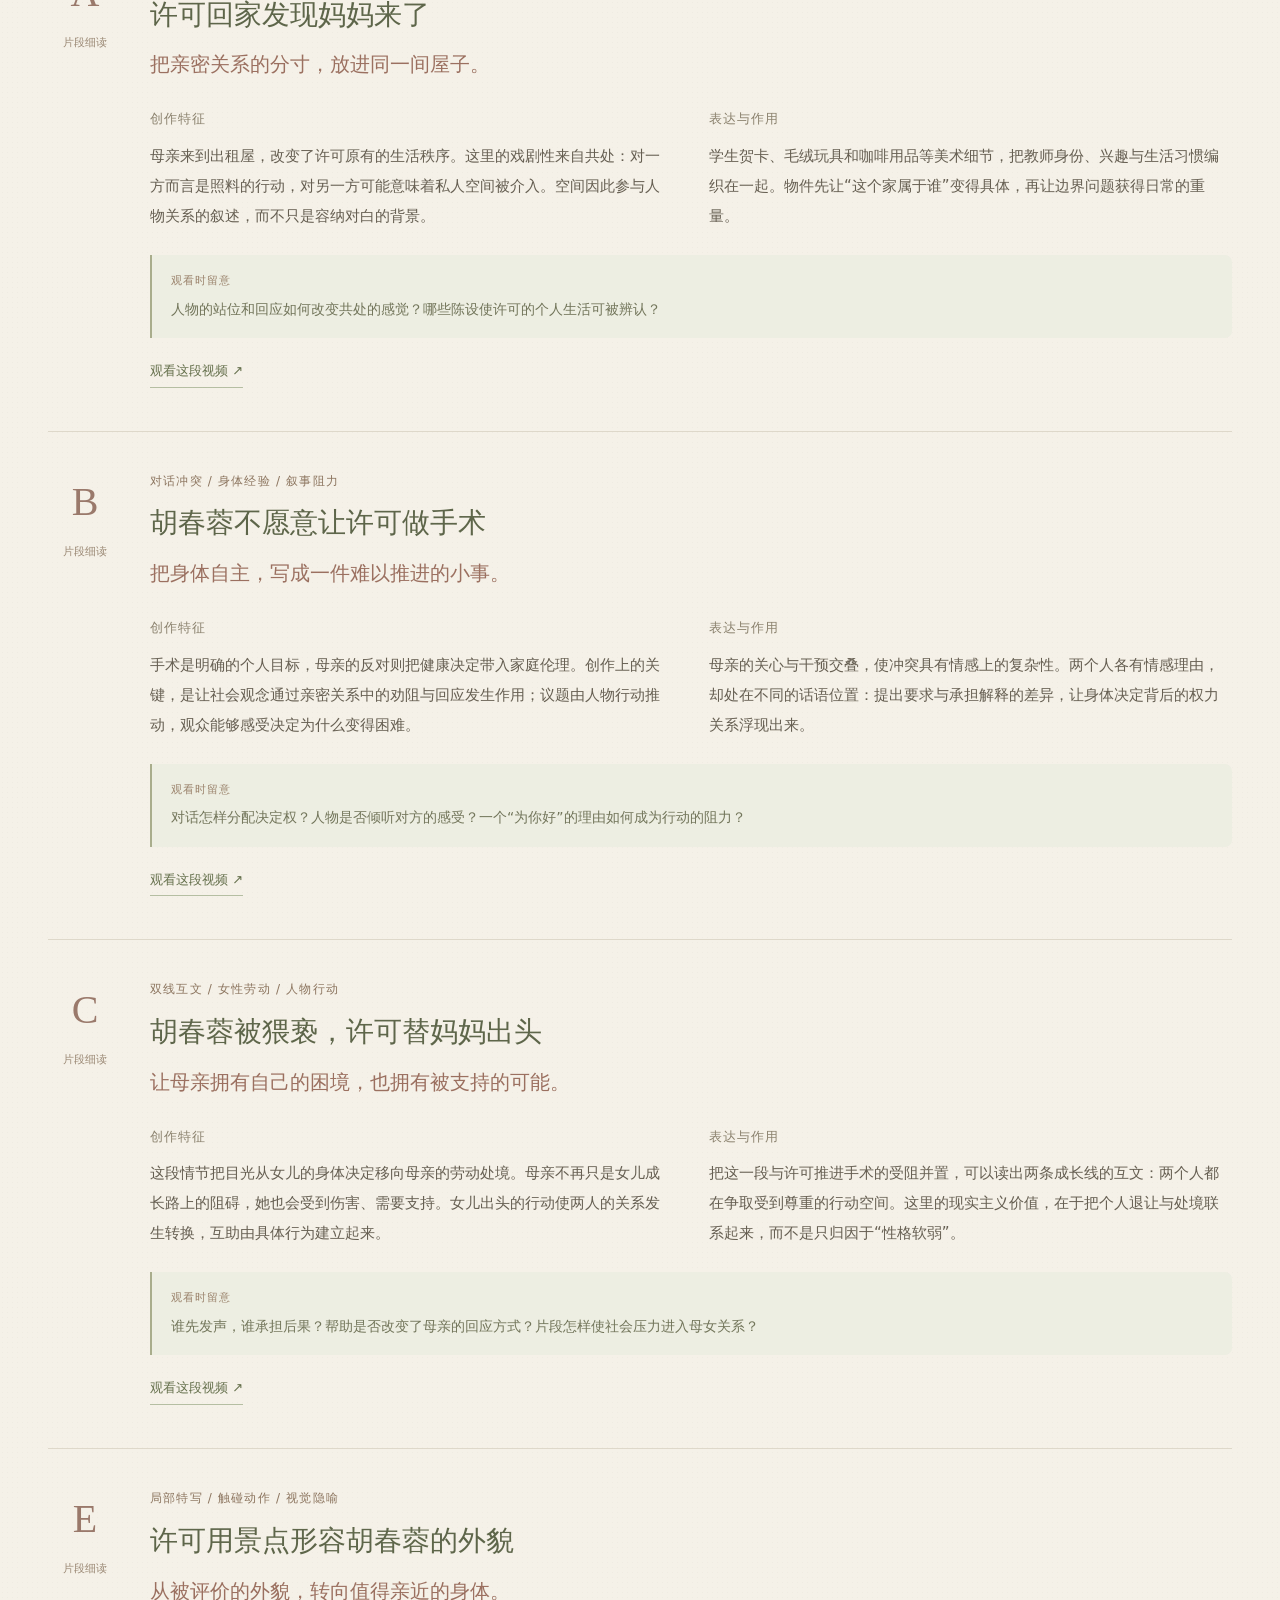
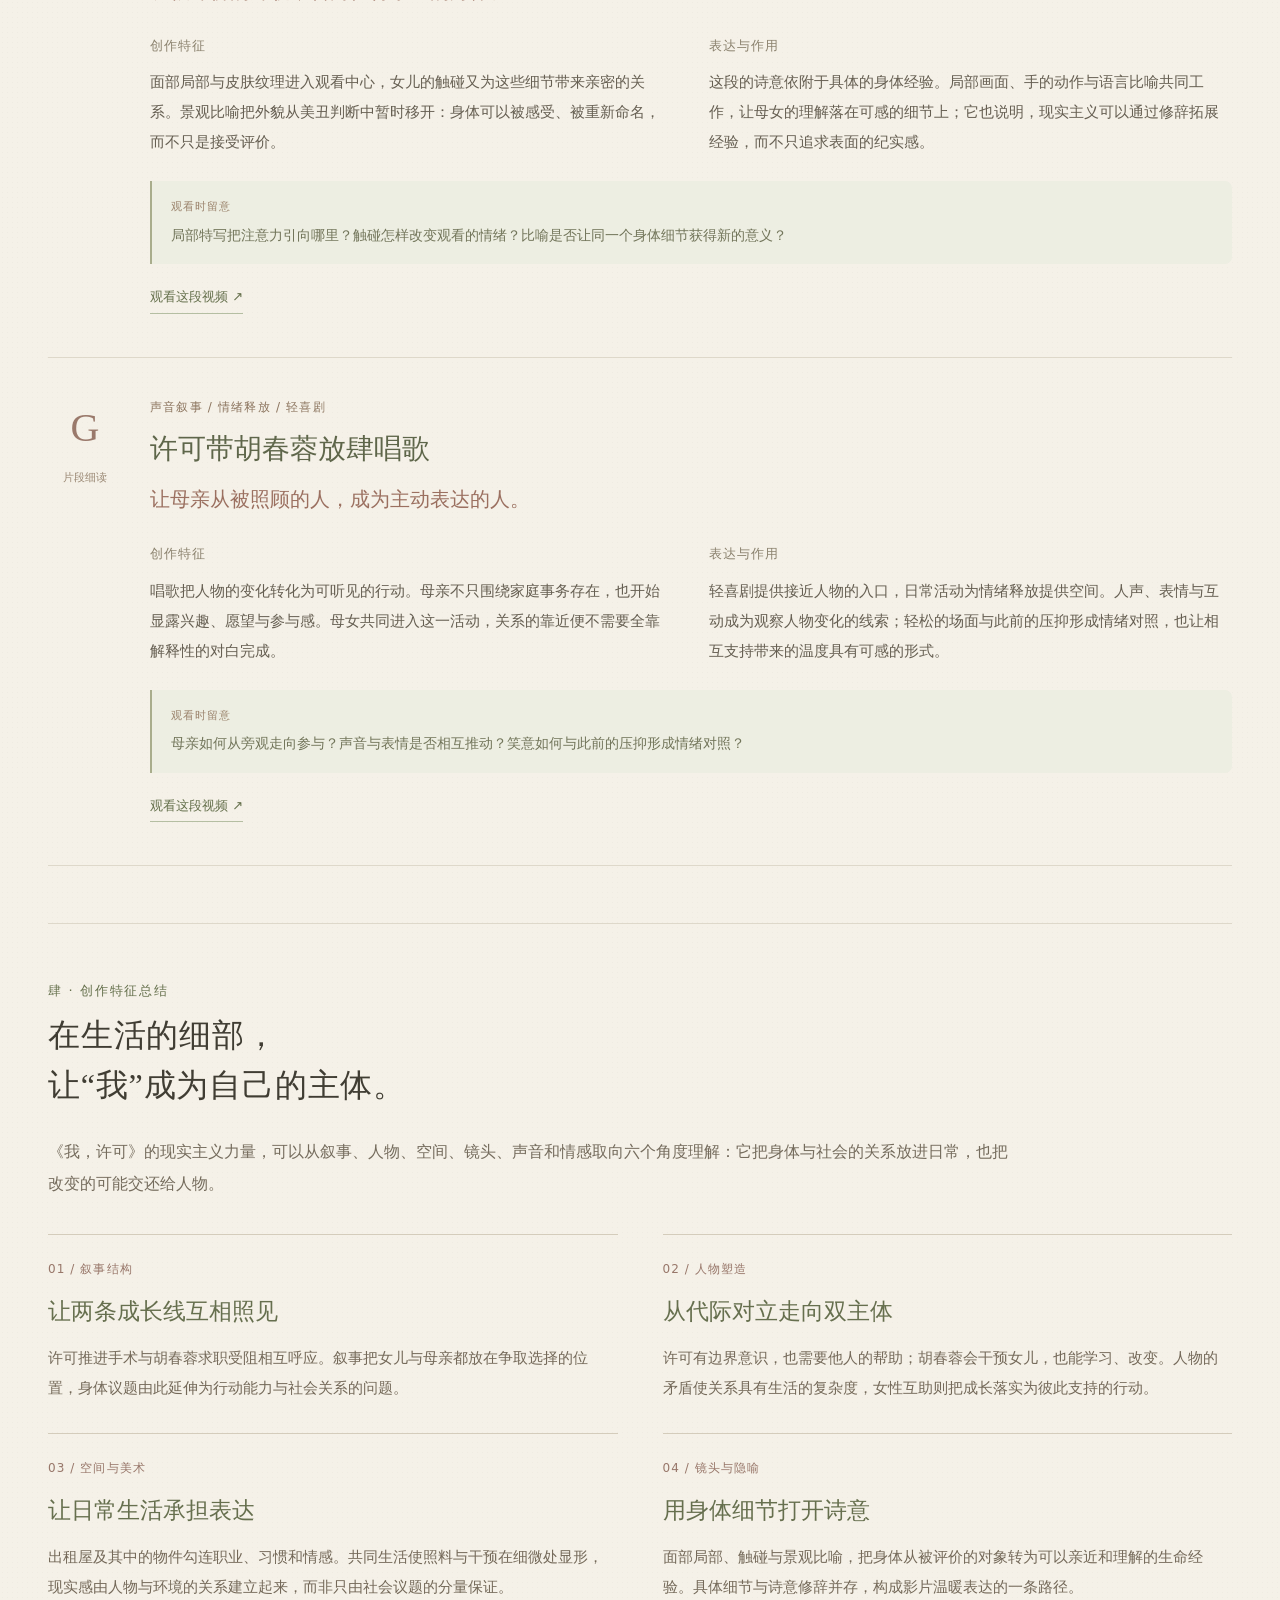
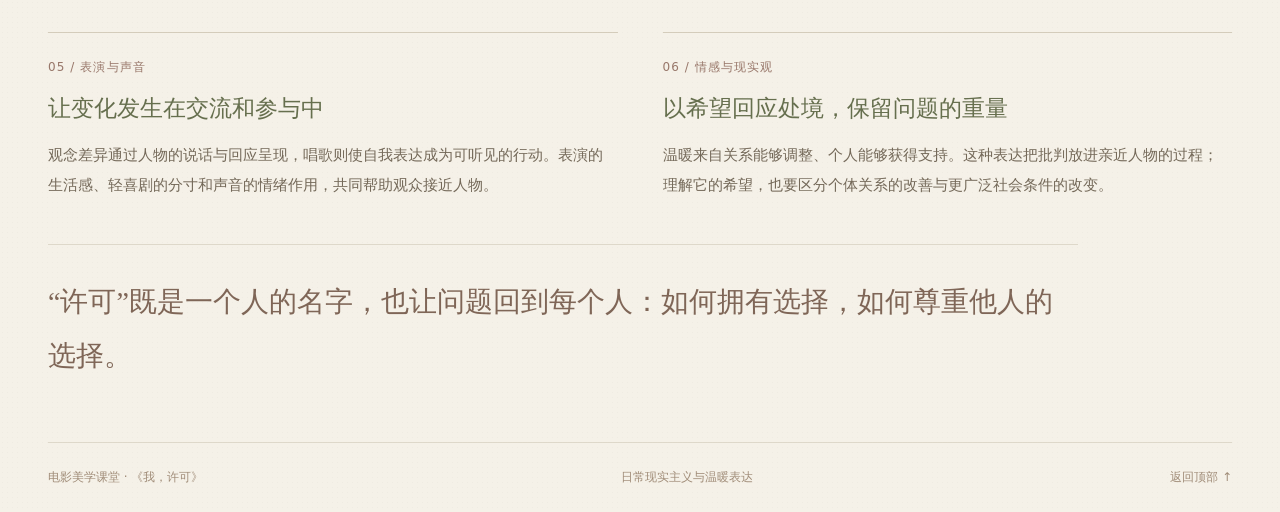
==== commit 7169af88: "Refocus classroom page on illustrated film analysis" ====
--- a/index.html
+++ b/index.html
@@ -3,16 +3,16 @@
 <head>
   <meta charset="utf-8">
   <meta name="viewport" content="width=device-width,initial-scale=1">
-  <meta name="description" content="《我，许可》现实主义电影美学课堂分析。8分钟MP4预览版、章节跳转、研究观点与官方素材出处。">
+  <meta name="description" content="《我，许可》电影美学课堂导赏：五个片段的创作特征分析、身体自主与母女关系、原创分析配图及多角度创作总结。">
   <title>《“我”的身体，谁来许可？》——《我，许可》的日常现实主义与温暖表达｜课堂展示预览版</title>
   <link rel="stylesheet" href="styles.css">
   <script src="app.js" defer></script>
 </head>
 <body>
-  <a class="skip" href="#watch">跳到视频</a>
+  <a class="skip" href="#sources">跳到片段分析</a>
   <header class="masthead wrap">
     <a class="wordmark" href="#top"><span class="mark" aria-hidden="true">许</span><span>一页电影 · 一次分享<small>电影美学课堂导赏</small></span></a>
-    <nav aria-label="主导航"><a href="#watch">观看预览</a><a href="#chapters">章节目录</a><a href="#ideas">美学观点</a><a href="#sources">官方来源</a></nav>
+    <nav aria-label="主导航"><a href="#about">影片简介</a><a href="#ideas">核心观点</a><a href="#sources">片段分析</a><a href="#conclusion">创作总结</a></nav>
     <span class="edition"><i aria-hidden="true"></i>课堂展示预览版</span>
   </header>
 
@@ -22,89 +22,90 @@
         <p class="eyebrow">电影导赏手记 · 关于身体、母亲与日常生活</p>
         <h1 id="page-title"><span>《“我”的身体，谁来许可？》</span><small>——《我，许可》的日常现实主义与温暖表达</small></h1>
         <p class="standfirst">从普通人的具体生活，观察身体、亲密关系与社会之间的距离。</p>
-        <div class="hero-actions"><button class="button primary" id="start-watch"><span aria-hidden="true">▶</span> 开始观看</button><a class="button secondary" href="media/preview.mp4" download="我许可_课堂分析_预览版.mp4">下载 MP4 <span aria-hidden="true">↗</span></a></div>
+        <div class="hero-actions"><a class="button primary" href="#sources">进入片段分析 ↓</a><a class="button secondary" href="#ideas">浏览核心观点 ↓</a></div>
       </div>
-      <aside class="hero-note" aria-label="视频版本说明">
+      <aside class="hero-note" aria-label="导赏主题">
         <p class="note-title">把宏大的问题，<br>放回具体的生活。</p>
         <p>一场手术，一间出租屋，一段母女关系。沿着这些日常细节，重新理解“许可”。</p>
-        <p class="screening-note">8分钟课堂分享<br>原创分析 · 中文旁白 · 中文字幕</p>
+        <p class="screening-note">五个片段 · 五种创作切口<br>日常叙事 · 身体经验 · 女性互助</p>
       </aside>
-    </section>
-
-    <section class="screening wrap" id="watch" aria-labelledby="watch-title">
-      <div class="section-head"><div><p class="eyebrow">现在，让我们一起观看</p><h2 id="watch-title">一场温柔而具体的讨论</h2></div><p class="quiet">当前为预览版 · 08:00</p></div>
-      <div class="screening-grid">
-        <div class="screen-panel">
-          <div class="video-shell">
-            <video id="film-video" controls playsinline preload="metadata" poster="media/poster_warm.svg" aria-label="我许可现实主义电影美学分析预览视频">
-              <source src="media/preview.mp4" type="video/mp4">
-              当前浏览器不支持内嵌播放。请<a href="media/preview.mp4" download>下载MP4</a>，使用本地播放器打开。
-            </video>
-          </div>
-          <div class="transport">
-            <button class="tool" id="play-toggle" type="button">播放</button>
-            <span id="clock" class="clock">00:00 / 08:00</span>
-            <label class="sr-only" for="seek">播放进度</label><input id="seek" type="range" min="0" max="480" step="0.1" value="0" aria-label="播放进度">
-            <button class="tool" id="mute-toggle" type="button" aria-pressed="false">静音</button>
-            <label class="sr-only" for="volume">音量</label><input id="volume" type="range" min="0" max="100" step="1" value="75" aria-label="音量">
-            <label class="sr-only" for="rate">播放速度</label><select id="rate" aria-label="播放速度"><option value="0.75">0.75×</option><option value="1" selected>1×</option><option value="1.25">1.25×</option><option value="1.5">1.5×</option></select>
-            <button class="tool" id="fullscreen" type="button">全屏</button>
-          </div>
-          <div class="player-foot"><p id="player-status" role="status" aria-live="polite">正在读取本地视频…</p><button id="classroom" type="button" aria-pressed="false">进入课堂模式 <span aria-hidden="true">⤢</span></button></div>
-          <p class="preview-warning"><strong>当前为预览版</strong> 真实电影原片0秒；原创分析图示378秒；明确占位102秒。原片尚未导入，占位时段直接标注“电影素材待补”。</p>
-        </div>
-        <aside class="chapter-panel" id="chapters" aria-labelledby="chapter-title">
-          <div class="chapter-heading"><h3 id="chapter-title">观看的九个片刻</h3><span>点击章节，回到对应时间</span></div>
-          <ol class="chapters">
-            <li><button data-time="0" data-end="35"><span class="chapter-number">01</span><span class="chapter-name">自己的身体，谁来许可？<small>提出问题</small></span><time>00:00</time></button></li>
-            <li><button data-time="35" data-end="80"><span class="chapter-number">02</span><span class="chapter-name">同一个时代，两套观念<small>影片与社会语境</small></span><time>00:35</time></button></li>
-            <li><button data-time="80" data-end="140"><span class="chapter-number">03</span><span class="chapter-name">出租屋里的现实感与边界<small>空间与生活道具</small></span><time>01:20</time></button></li>
-            <li><button data-time="140" data-end="215"><span class="chapter-number">04</span><span class="chapter-name">一场手术，为何反复受阻<small>身体自主与代际冲突</small></span><time>02:20</time></button></li>
-            <li><button data-time="215" data-end="275"><span class="chapter-number">05</span><span class="chapter-name">从家庭走向社会关系<small>女性劳动与权力</small></span><time>03:35</time></button></li>
-            <li><button data-time="275" data-end="350"><span class="chapter-number">06</span><span class="chapter-name">当母亲的脸成为风景<small>特写、触碰与视觉隐喻</small></span><time>04:35</time></button></li>
-            <li><button data-time="350" data-end="405"><span class="chapter-number">07</span><span class="chapter-name">让母亲的声音被听见<small>声音与温暖表达</small></span><time>05:50</time></button></li>
-            <li><button data-time="405" data-end="455"><span class="chapter-number">08</span><span class="chapter-name">希望能够抵达哪里<small>传统比较与社会性反思</small></span><time>06:45</time></button></li>
-            <li><button data-time="455" data-end="480"><span class="chapter-number">09</span><span class="chapter-name">我，许可<small>回到名字与个人选择</small></span><time>07:35</time></button></li>
-          </ol>
-          <p class="chapter-hint">点击章节跳转。时间属于本次8分钟分析视频，并非电影正片时间码。</p>
-        </aside>
-      </div>
     </section>
 
     <section class="about wrap" id="about" aria-labelledby="about-title">
       <div class="section-index">壹 · 影片简介</div>
-      <div class="about-copy"><p class="eyebrow">影片简介</p><h2 id="about-title">从一次普通的治疗，<br>进入不普通的生活阻力。</h2><p>年轻教师许可准备接受妇科手术时，母亲胡春蓉突然到访。母女在共同生活中，面对身体自主、个人边界、家庭伦理与生活选择。影片以日常交往和轻喜剧，展开两代女性的相互理解与成长。</p><p class="method-note">本次分析区分事实、主创观点与个人解读。此前只抽看了部分官方短片，没有完整观看电影，不以宣传预告的节奏代替对正片的判断。</p></div>
-      <dl class="film-facts"><div><dt>电影</dt><dd>《我，许可》</dd></div><div><dt>导演 / 编剧</dt><dd>杨荔钠 / 游晓颖</dd></div><div><dt>主演</dt><dd>文淇 / 秦海璐</dd></div><div><dt>上映</dt><dd>2026年4月3日</dd></div><div><dt>本页视频</dt><dd>8分钟原创分析预览</dd></div></dl>
+      <div class="about-copy"><p class="eyebrow">影片简介</p><h2 id="about-title">从一次普通的治疗，<br>进入不普通的生活阻力。</h2><p>年轻教师许可准备接受妇科手术时，母亲胡春蓉突然到访。母女在共同生活中，面对身体自主、个人边界、家庭伦理与生活选择。影片以日常交往和轻喜剧，展开两代女性的相互理解与成长。</p></div>
+      <dl class="film-facts"><div><dt>电影</dt><dd>《我，许可》</dd></div><div><dt>导演 / 编剧</dt><dd>杨荔钠 / 游晓颖</dd></div><div><dt>主演</dt><dd>文淇 / 秦海璐</dd></div><div><dt>上映</dt><dd>2026年4月3日</dd></div><div><dt>分析路径</dt><dd>日常叙事 / 视听表达</dd></div></dl>
     </section>
 
     <section class="ideas-section" id="ideas" aria-labelledby="ideas-title"><div class="wrap">
       <div class="section-head"><div><p class="eyebrow">贰 · 核心观点</p><h2 id="ideas-title">五个角度，走近她们的生活。</h2></div><p class="quiet">从日常经验，进入电影的表达</p></div>
-      <div class="idea-grid">
-        <article><span class="idea-number">一</span><h3>身体自主</h3><p>一场手术为什么需要反复解释？观察谁能决定、谁被要求说明，理解身体自主怎样成为具体的叙事问题。</p><span class="evidence">剧情信息与社会性分析</span></article>
-        <article><span class="idea-number">二</span><h3>母女关系</h3><p>照料、干预、关心与分寸，可能同时存在。理解两个人的局限，也看见她们相互靠近、重新选择生活的可能。</p><span class="evidence">主创访谈与人物关系解读</span></article>
-        <article><span class="idea-number">三</span><h3>空间边界</h3><p>出租屋里的贺卡、玩具与咖啡杯，连接人物的职业和生活习惯。母亲的进入，让私人空间中的边界变得可见。</p><span class="evidence">主创美术说明与部分画面观察</span></article>
-        <article><span class="idea-number">四</span><h3>女性劳动</h3><p>把母亲的忍让放回婚姻与劳动处境，讨论谁能发声、谁承受风险，避免只用性格或年龄解释她的选择。</p><span class="evidence">双线叙事与社会关系分析</span></article>
-        <article><span class="idea-number">五</span><h3>温暖现实主义</h3><p>特写、触碰与比喻，让身体经验进入诗意；轻喜剧和互助为讨论带来温度，同时保留对现实障碍的追问。</p><span class="evidence">部分画面观察与个人美学概括</span></article>
-      </div>
-      <div class="critical-note"><span>进一步追问</span><p>当母女更加理解彼此，当一个人获得支持，造成困难的社会条件改变了多少？</p><small>“温暖现实主义”是本次课堂分析的概括，不是影片的官方流派认定。与意大利新现实主义的比较，见研究方案。</small></div>
+      <div class="idea-grid"><article class="illustrated-idea">
+        <figure class="idea-visual"><button class="figure-open" type="button" data-enlarge="media/analysis/body.svg" data-caption="身体自主 · 原创分析示意图" aria-label="放大身体自主分析图"><img src="media/analysis/body.svg" alt="个人感受，怎样成为决定的依据。 原创分析示意，非电影剧照。" width="960" height="560" loading="lazy"></button><figcaption>个人感受，怎样成为决定的依据。<span>分析示意</span></figcaption></figure>
+        <div class="idea-copy"><span class="idea-number">一</span><h3>身体自主</h3><p>手术把身体自主变成一个需要行动的叙事问题。关心、评价与个人感受发生冲突时，人物争取的不只是一次治疗，也是在关系中作决定的位置。</p><a class="idea-related" href="#clip-B">结合片段 B 细读 ↘</a></div>
+      </article>
+<article class="illustrated-idea">
+        <figure class="idea-visual"><button class="figure-open" type="button" data-enlarge="media/analysis/relationship.svg" data-caption="母女关系 · 原创分析示意图" aria-label="放大母女关系分析图"><img src="media/analysis/relationship.svg" alt="照料与分寸，需要重新协商。 原创分析示意，非电影剧照。" width="960" height="560" loading="lazy"></button><figcaption>照料与分寸，需要重新协商。<span>分析示意</span></figcaption></figure>
+        <div class="idea-copy"><span class="idea-number">二</span><h3>母女关系</h3><p>母亲既会干预女儿，也有自己的恐惧和愿望。把两个人都当作能够变化的主体，母女关系便从单向管束转向彼此学习，人物也超出了代际标签。</p><a class="idea-related" href="#clip-E">结合片段 E 细读 ↘</a></div>
+      </article>
+<article class="illustrated-idea">
+        <figure class="idea-visual"><button class="figure-open" type="button" data-enlarge="media/analysis/space.svg" data-caption="空间边界 · 原创分析示意图" aria-label="放大空间边界分析图"><img src="media/analysis/space.svg" alt="生活物件，写出一个人的生活。 原创分析示意，非电影剧照。" width="960" height="560" loading="lazy"></button><figcaption>生活物件，写出一个人的生活。<span>分析示意</span></figcaption></figure>
+        <div class="idea-copy"><span class="idea-number">三</span><h3>空间边界</h3><p>贺卡、玩具、咖啡机与杯子把职业、爱好和生活习惯留在房间里。出租屋让个人秩序与家庭照料在同一处相遇，抽象的边界因而可以被看见。</p><a class="idea-related" href="#clip-A">结合片段 A 细读 ↘</a></div>
+      </article>
+<article class="illustrated-idea">
+        <figure class="idea-visual"><button class="figure-open" type="button" data-enlarge="media/analysis/labour.svg" data-caption="女性劳动 · 原创分析示意图" aria-label="放大女性劳动分析图"><img src="media/analysis/labour.svg" alt="把沉默，放回具体的处境。 原创分析示意，非电影剧照。" width="960" height="560" loading="lazy"></button><figcaption>把沉默，放回具体的处境。<span>分析示意</span></figcaption></figure>
+        <div class="idea-copy"><span class="idea-number">四</span><h3>女性劳动</h3><p>母亲的求职与女儿的就医构成相互映照的线索。劳动处境、受伤风险与发声能力联系起来，人物的退让也就有了超越性格解释的社会维度。</p><a class="idea-related" href="#clip-C">结合片段 C 细读 ↘</a></div>
+      </article>
+<article class="illustrated-idea">
+        <figure class="idea-visual"><button class="figure-open" type="button" data-enlarge="media/analysis/warmth.svg" data-caption="温暖现实主义 · 原创分析示意图" aria-label="放大温暖现实主义分析图"><img src="media/analysis/warmth.svg" alt="让身体被看见，也让声音被听见。 原创分析示意，非电影剧照。" width="960" height="560" loading="lazy"></button><figcaption>让身体被看见，也让声音被听见。<span>分析示意</span></figcaption></figure>
+        <div class="idea-copy"><span class="idea-number">五</span><h3>温暖现实主义</h3><p>面部局部、触碰和景观比喻让身体获得新的观看方式；唱歌与轻喜剧让人物在行动中靠近。温暖来自互助和改变的可能，现实的阻力仍是叙事的出发点。</p><a class="idea-related" href="#clip-G">结合片段 G 细读 ↘</a></div>
+      </article></div>
     </div></section>
 
     <section class="sources wrap" id="sources" aria-labelledby="sources-title">
-      <div class="section-head"><div><p class="eyebrow">叁 · 来源与说明</p><h2 id="sources-title">每一次观看，都有出处。</h2></div><a class="text-link" href="https://www.mgtv.com/h/852520.html" target="_blank" rel="noopener noreferrer">芒果TV官方影片页 ↗</a></div>
-      <p class="source-intro">以下为已核对的官方观看链接。<strong>五段素材均未导入本地视频</strong>；在线播放地址不等于可下载或可编辑授权。外部页面需联网，播放权益以平台实际情况为准。</p>
-      <div class="source-list">
-        <a href="https://www.mgtv.com/b/852520/24375886.html" target="_blank" rel="noopener noreferrer"><span class="source-letter">A</span><div><h3>许可回家发现妈妈来了</h3><p>出租屋 / 私人空间 / 个人边界</p></div><span class="pending">待导入</span><span class="out-arrow" aria-hidden="true">↗</span></a>
-        <a href="https://www.mgtv.com/b/852520/24375908.html" target="_blank" rel="noopener noreferrer"><span class="source-letter">B</span><div><h3>胡春蓉不愿意让许可做手术</h3><p>身体自主 / 代际观念</p></div><span class="pending">待导入</span><span class="out-arrow" aria-hidden="true">↗</span></a>
-        <a href="https://www.mgtv.com/b/852520/24375966.html" target="_blank" rel="noopener noreferrer"><span class="source-letter">C</span><div><h3>胡春蓉被猥亵，许可替妈妈出头</h3><p>女性劳动 / 风险 / 发声</p></div><span class="pending">待导入</span><span class="out-arrow" aria-hidden="true">↗</span></a>
-        <a href="https://www.mgtv.com/b/852520/24375976.html" target="_blank" rel="noopener noreferrer"><span class="source-letter">E</span><div><h3>许可用景点形容胡春蓉的外貌</h3><p>特写 / 触碰 / 视觉隐喻</p></div><span class="pending">待导入</span><span class="out-arrow" aria-hidden="true">↗</span></a>
-        <a href="https://www.mgtv.com/b/852520/24375975.html" target="_blank" rel="noopener noreferrer"><span class="source-letter">G</span><div><h3>许可带胡春蓉放肆唱歌</h3><p>声音 / 情绪 / 自我表达</p></div><span class="pending">待导入</span><span class="out-arrow" aria-hidden="true">↗</span></a>
-      </div>
-      <div class="reading"><p>研究依据</p><a href="https://www.news.cn/politics/20260405/b7667360c4fb475d8455fd471ee34809/c.html" target="_blank" rel="noopener noreferrer">新华社主创采访 ↗</a><a href="https://rmtxwzx.whmc.edu.cn/info/1033/4041.htm" target="_blank" rel="noopener noreferrer">校园主创交流记录 ↗</a></div>
+      <div class="section-head"><div><p class="eyebrow">叁 · 视频分析</p><h2 id="sources-title">五个片段，读懂创作的分寸。</h2></div></div>
+      <p class="analysis-intro">从空间、对话、行动、特写与声音进入影片：每个片段都让一个抽象的问题，成为具体可感的生活经验。</p>
+      <div class="fragment-list"><article class="fragment-card" id="clip-A" aria-labelledby="clip-A-title">
+        <div class="fragment-margin"><span class="fragment-letter">A</span><span>片段细读</span></div>
+        <div class="fragment-main"><p class="fragment-feature">空间叙事 / 日常物件 / 关系边界</p><h3 id="clip-A-title">许可回家发现妈妈来了</h3><p class="fragment-lead">把亲密关系的分寸，放进同一间屋子。</p>
+          <div class="fragment-columns"><div><h4>创作特征</h4><p>母亲来到出租屋，改变了许可原有的生活秩序。这里的戏剧性来自共处：对一方而言是照料的行动，对另一方可能意味着私人空间被介入。空间因此参与人物关系的叙述，而不只是容纳对白的背景。</p></div><div><h4>表达与作用</h4><p>学生贺卡、毛绒玩具和咖啡用品等美术细节，把教师身份、兴趣与生活习惯编织在一起。物件先让“这个家属于谁”变得具体，再让边界问题获得日常的重量。</p></div></div>
+          <p class="watch-focus"><span>观看时留意</span>人物的站位和回应如何改变共处的感觉？哪些陈设使许可的个人生活可被辨认？</p>
+          <a class="text-link fragment-watch" href="https://www.mgtv.com/b/852520/24375886.html" target="_blank" rel="noopener noreferrer">观看这段视频 ↗</a>
+        </div></article><article class="fragment-card" id="clip-B" aria-labelledby="clip-B-title">
+        <div class="fragment-margin"><span class="fragment-letter">B</span><span>片段细读</span></div>
+        <div class="fragment-main"><p class="fragment-feature">对话冲突 / 身体经验 / 叙事阻力</p><h3 id="clip-B-title">胡春蓉不愿意让许可做手术</h3><p class="fragment-lead">把身体自主，写成一件难以推进的小事。</p>
+          <div class="fragment-columns"><div><h4>创作特征</h4><p>手术是明确的个人目标，母亲的反对则把健康决定带入家庭伦理。创作上的关键，是让社会观念通过亲密关系中的劝阻与回应发生作用；议题由人物行动推动，观众能够感受决定为什么变得困难。</p></div><div><h4>表达与作用</h4><p>母亲的关心与干预交叠，使冲突具有情感上的复杂性。两个人各有情感理由，却处在不同的话语位置：提出要求与承担解释的差异，让身体决定背后的权力关系浮现出来。</p></div></div>
+          <p class="watch-focus"><span>观看时留意</span>对话怎样分配决定权？人物是否倾听对方的感受？一个“为你好”的理由如何成为行动的阻力？</p>
+          <a class="text-link fragment-watch" href="https://www.mgtv.com/b/852520/24375908.html" target="_blank" rel="noopener noreferrer">观看这段视频 ↗</a>
+        </div></article><article class="fragment-card" id="clip-C" aria-labelledby="clip-C-title">
+        <div class="fragment-margin"><span class="fragment-letter">C</span><span>片段细读</span></div>
+        <div class="fragment-main"><p class="fragment-feature">双线互文 / 女性劳动 / 人物行动</p><h3 id="clip-C-title">胡春蓉被猥亵，许可替妈妈出头</h3><p class="fragment-lead">让母亲拥有自己的困境，也拥有被支持的可能。</p>
+          <div class="fragment-columns"><div><h4>创作特征</h4><p>这段情节把目光从女儿的身体决定移向母亲的劳动处境。母亲不再只是女儿成长路上的阻碍，她也会受到伤害、需要支持。女儿出头的行动使两人的关系发生转换，互助由具体行为建立起来。</p></div><div><h4>表达与作用</h4><p>把这一段与许可推进手术的受阻并置，可以读出两条成长线的互文：两个人都在争取受到尊重的行动空间。这里的现实主义价值，在于把个人退让与处境联系起来，而不是只归因于“性格软弱”。</p></div></div>
+          <p class="watch-focus"><span>观看时留意</span>谁先发声，谁承担后果？帮助是否改变了母亲的回应方式？片段怎样使社会压力进入母女关系？</p>
+          <a class="text-link fragment-watch" href="https://www.mgtv.com/b/852520/24375966.html" target="_blank" rel="noopener noreferrer">观看这段视频 ↗</a>
+        </div></article><article class="fragment-card" id="clip-E" aria-labelledby="clip-E-title">
+        <div class="fragment-margin"><span class="fragment-letter">E</span><span>片段细读</span></div>
+        <div class="fragment-main"><p class="fragment-feature">局部特写 / 触碰动作 / 视觉隐喻</p><h3 id="clip-E-title">许可用景点形容胡春蓉的外貌</h3><p class="fragment-lead">从被评价的外貌，转向值得亲近的身体。</p>
+          <div class="fragment-columns"><div><h4>创作特征</h4><p>面部局部与皮肤纹理进入观看中心，女儿的触碰又为这些细节带来亲密的关系。景观比喻把外貌从美丑判断中暂时移开：身体可以被感受、被重新命名，而不只是接受评价。</p></div><div><h4>表达与作用</h4><p>这段的诗意依附于具体的身体经验。局部画面、手的动作与语言比喻共同工作，让母女的理解落在可感的细节上；它也说明，现实主义可以通过修辞拓展经验，而不只追求表面的纪实感。</p></div></div>
+          <p class="watch-focus"><span>观看时留意</span>局部特写把注意力引向哪里？触碰怎样改变观看的情绪？比喻是否让同一个身体细节获得新的意义？</p>
+          <a class="text-link fragment-watch" href="https://www.mgtv.com/b/852520/24375976.html" target="_blank" rel="noopener noreferrer">观看这段视频 ↗</a>
+        </div></article><article class="fragment-card" id="clip-G" aria-labelledby="clip-G-title">
+        <div class="fragment-margin"><span class="fragment-letter">G</span><span>片段细读</span></div>
+        <div class="fragment-main"><p class="fragment-feature">声音叙事 / 情绪释放 / 轻喜剧</p><h3 id="clip-G-title">许可带胡春蓉放肆唱歌</h3><p class="fragment-lead">让母亲从被照顾的人，成为主动表达的人。</p>
+          <div class="fragment-columns"><div><h4>创作特征</h4><p>唱歌把人物的变化转化为可听见的行动。母亲不只围绕家庭事务存在，也开始显露兴趣、愿望与参与感。母女共同进入这一活动，关系的靠近便不需要全靠解释性的对白完成。</p></div><div><h4>表达与作用</h4><p>轻喜剧提供接近人物的入口，日常活动为情绪释放提供空间。人声、表情与互动成为观察人物变化的线索；轻松的场面与此前的压抑形成情绪对照，也让相互支持带来的温度具有可感的形式。</p></div></div>
+          <p class="watch-focus"><span>观看时留意</span>母亲如何从旁观走向参与？声音与表情是否相互推动？笑意如何与此前的压抑形成情绪对照？</p>
+          <a class="text-link fragment-watch" href="https://www.mgtv.com/b/852520/24375975.html" target="_blank" rel="noopener noreferrer">观看这段视频 ↗</a>
+        </div></article></div>
     </section>
 
-    <section class="offline wrap" aria-labelledby="offline-title"><div><p class="eyebrow">把这次分享带走</p><h2 id="offline-title">留一份视频，<br>也留一些继续讨论的问题。</h2><p>手机可直接在线播放，并使用章节目录跳转。下载独立 MP4 后，也可使用本地视频播放器观看。</p><p class="quiet">本页为公开的课堂展示预览版，视频仍含明确标记的电影素材占位。官方影片与访谈链接由原平台提供，需要联网访问。</p></div><div class="offline-actions"><a class="button primary" href="media/preview.mp4" download="我许可_课堂分析_预览版.mp4">下载独立 MP4 ↓</a></div></section>
+    <section class="creative-summary wrap" id="conclusion" aria-labelledby="conclusion-title">
+      <div class="section-head"><div><p class="eyebrow">肆 · 创作特征总结</p><h2 id="conclusion-title">在生活的细部，<br>让“我”成为自己的主体。</h2></div></div>
+      <p class="summary-intro">《我，许可》的现实主义力量，可以从叙事、人物、空间、镜头、声音和情感取向六个角度理解：它把身体与社会的关系放进日常，也把改变的可能交还给人物。</p>
+      <div class="summary-grid"><article><p class="summary-lens">01 / 叙事结构</p><h3>让两条成长线互相照见</h3><p>许可推进手术与胡春蓉求职受阻相互呼应。叙事把女儿与母亲都放在争取选择的位置，身体议题由此延伸为行动能力与社会关系的问题。</p></article><article><p class="summary-lens">02 / 人物塑造</p><h3>从代际对立走向双主体</h3><p>许可有边界意识，也需要他人的帮助；胡春蓉会干预女儿，也能学习、改变。人物的矛盾使关系具有生活的复杂度，女性互助则把成长落实为彼此支持的行动。</p></article><article><p class="summary-lens">03 / 空间与美术</p><h3>让日常生活承担表达</h3><p>出租屋及其中的物件勾连职业、习惯和情感。共同生活使照料与干预在细微处显形，现实感由人物与环境的关系建立起来，而非只由社会议题的分量保证。</p></article><article><p class="summary-lens">04 / 镜头与隐喻</p><h3>用身体细节打开诗意</h3><p>面部局部、触碰与景观比喻，把身体从被评价的对象转为可以亲近和理解的生命经验。具体细节与诗意修辞并存，构成影片温暖表达的一条路径。</p></article><article><p class="summary-lens">05 / 表演与声音</p><h3>让变化发生在交流和参与中</h3><p>观念差异通过人物的说话与回应呈现，唱歌则使自我表达成为可听见的行动。表演的生活感、轻喜剧的分寸和声音的情绪作用，共同帮助观众接近人物。</p></article><article><p class="summary-lens">06 / 情感与现实观</p><h3>以希望回应处境，保留问题的重量</h3><p>温暖来自关系能够调整、个人能够获得支持。这种表达把批判放进亲近人物的过程；理解它的希望，也要区分个体关系的改善与更广泛社会条件的改变。</p></article></div>
+      <p class="closing-line">“许可”既是一个人的名字，也让问题回到每个人：如何拥有选择，如何尊重他人的选择。</p>
+    </section>
   </main>
-  <footer class="wrap"><span>电影美学课堂 · 《我，许可》</span><span>GitHub Pages / 预览版 / 资料核查 2026.10.19</span><a href="#top">返回顶部 ↑</a></footer>
-  <noscript><p class="noscript">脚本未启用，视频仍可用原生控制条播放，MP4下载和来源链接仍可使用；章节跳转需要启用JavaScript。</p></noscript>
+  <dialog class="analysis-dialog" id="analysis-dialog" aria-label="分析图片放大"><div class="dialog-heading"><p id="analysis-caption"></p><button type="button" id="close-analysis" autofocus>关闭 ✕</button></div><img id="analysis-full" alt="放大的原创分析示意图"></dialog>
+  <footer class="wrap"><span>电影美学课堂 · 《我，许可》</span><span>日常现实主义与温暖表达</span><a href="#top">返回顶部 ↑</a></footer>
+  <noscript><p class="noscript">所有分析文字和片段链接均可直接阅读；分析图放大需要启用 JavaScript。</p></noscript>
 </body>
 </html>
--- a/styles.css
+++ b/styles.css
@@ -1,74 +1,87 @@
-@charset "UTF-8";
-:root{--bg:#f5f1e8;--surface:#fffdf8;--surface2:#eeeade;--paper:#403d33;--muted:#746e62;--green:#65704c;--line:#ded8ca;--gold:#996e62;--ink:#403d33;--rose:#b78d80;--blue:#7c8c91;--shadow:0 12px 38px rgba(101,81,55,.075);color-scheme:light}
-*{box-sizing:border-box}
-html{scroll-behavior:smooth;scroll-padding-top:24px}
-body{margin:0;background-color:var(--bg);background-image:radial-gradient(rgba(109,88,60,.035) .55px,transparent .75px);background-size:5px 5px;color:var(--ink);font-family:"Microsoft YaHei","PingFang SC",system-ui,sans-serif;font-size:17px;line-height:1.9}
-button,input,select{font:inherit}button,a,input,select{-webkit-tap-highlight-color:transparent}button{cursor:pointer;touch-action:manipulation}a{color:inherit;text-decoration:none}a:hover{color:var(--green)}button:focus-visible,a:focus-visible,input:focus-visible,select:focus-visible{outline:3px solid var(--rose);outline-offset:4px}
-p,h1,h2,h3{margin-top:0}p{margin-bottom:0}
-h1,h2,h3{font-family:"Noto Serif SC","Source Han Serif SC","Songti SC","SimSun",serif;font-weight:500}
-h2{font-size:clamp(28px,2.5vw,38px);line-height:1.55;letter-spacing:.025em;margin-bottom:0}
-h3{font-size:23px;line-height:1.65}
-.wrap{max-width:1320px;width:calc(100% - 96px);margin-inline:auto}
-.eyebrow{font-size:13px;letter-spacing:.13em;color:var(--green);margin-bottom:16px}
-.quiet{font-size:14px;color:var(--muted)}
-.skip{position:absolute;left:20px;top:-80px;background:var(--green);color:#fffdf8;padding:10px;z-index:30}.skip:focus{top:12px}
-.sr-only{position:absolute;width:1px;height:1px;padding:0;margin:-1px;overflow:hidden;clip:rect(0,0,0,0);white-space:nowrap;border:0}
-.masthead{display:flex;align-items:center;justify-content:space-between;gap:28px;border-bottom:1px solid var(--line);padding-block:23px}
-.wordmark{display:flex;gap:13px;align-items:center;line-height:1.5;white-space:nowrap;font-family:"Noto Serif SC","SimSun",serif;font-size:18px}
-.wordmark small{display:block;font:12px/1.5 "Microsoft YaHei",sans-serif;letter-spacing:.14em;margin-top:3px;color:var(--muted)}
-.mark{height:43px;width:40px;border:1px solid #bc998d;border-radius:3px;display:grid;place-items:center;font-family:serif;font-size:28px;color:#996e62;background:#eee1d8;transform:rotate(-4deg)}
-nav{display:flex;gap:28px;font-size:14px;color:#706d5c}nav a{border-bottom:1px solid transparent}nav a:hover{border-bottom-color:var(--green)}
-.edition{background:#efe1da;color:#805d53;font-size:12px;padding:6px 15px;border-radius:30px;white-space:nowrap}.edition i{display:inline-block;width:5px;height:5px;background:var(--rose);border-radius:50%;margin-right:8px}
-.hero{display:grid;grid-template-columns:minmax(0,1fr) 260px;gap:64px;padding-block:53px 49px;align-items:center}
-.hero h1{margin:0}.hero h1>span{display:block;font-size:clamp(34px,3.65vw,54px);line-height:1.6;letter-spacing:.015em;text-wrap:balance}
-.hero h1 small{display:block;font-size:clamp(17px,1.7vw,24px);line-height:1.7;font-weight:400;letter-spacing:.015em;margin-top:8px;color:var(--green)}
-.standfirst{font-size:16px;color:var(--muted);margin-top:20px;max-width:730px;line-height:1.9}
-.hero-actions{display:flex;gap:14px;flex-wrap:wrap;margin-top:26px}
-.button{display:inline-flex;align-items:center;justify-content:center;gap:13px;min-height:47px;padding:11px 24px;border-radius:7px;border:1px solid var(--line);font-size:14px;font-weight:500;transition:background .2s,box-shadow .2s}
-.primary{background:var(--green);color:#fffdf6;border-color:var(--green)}.primary:hover{background:#56613e;border-color:#56613e;color:#fffdf6;box-shadow:0 5px 14px rgba(84,98,62,.12)}
-.secondary{background:rgba(255,253,248,.5);color:#5f6650;border-color:#c8cbb9}.secondary:hover{background:#e9ecdf}
-.hero-note{border-left:2px solid #d3b8a9;padding:3px 0 3px 27px;color:var(--muted);font-size:14px;line-height:1.9}
-.note-title{font-family:"Noto Serif SC","SimSun",serif;font-size:23px;line-height:1.7;color:#7e5e50;margin-bottom:15px}
-.screening-note{margin-top:18px;color:#81836b;font-size:12px;line-height:1.9}
-.section-head{display:flex;justify-content:space-between;align-items:end;gap:24px;margin-bottom:26px}.section-head .eyebrow{margin-bottom:7px}
-.screening{padding-bottom:64px;scroll-margin-top:24px}.screening-grid{display:grid;grid-template-columns:minmax(0,1fr) 310px;gap:28px;align-items:start}
-.screen-panel{min-width:0;background:var(--surface);border:1px solid #e5dfd3;border-radius:20px;padding:19px 19px 18px;box-shadow:var(--shadow)}
-.video-shell{background:#e9e3d7;overflow:hidden;border-radius:12px;aspect-ratio:16/9;border:1px solid #ded7c9}.video-shell video{width:100%;height:100%;display:block;object-fit:contain;background:#ece6da}
-.transport{display:flex;gap:12px;align-items:center;flex-wrap:wrap;background:#f3f1e9;padding:12px 13px;margin-top:13px;border-radius:9px}
-.tool{color:#515641;background:transparent;border:0;padding:4px 1px;font-size:13px;white-space:nowrap;min-height:28px}.tool:hover{color:#976c60}
-.clock{font-size:12px;white-space:nowrap;font-variant-numeric:tabular-nums;color:#777563}
-input[type=range]{accent-color:var(--green);height:18px;cursor:pointer}#seek{min-width:60px;flex:1;width:110px}#volume{width:58px;flex:none}
-select{background:#fffdf8;border:1px solid #d6d7c8;border-radius:5px;font-size:12px;color:#5a624b;padding:4px;min-height:28px}
-.player-foot{display:flex;align-items:center;justify-content:space-between;gap:12px;margin-top:13px;font-size:12px;color:var(--muted)}
-#classroom{color:var(--green);background:transparent;border:0;font-size:12px;padding:5px;white-space:nowrap}
-.preview-warning{border-left:3px solid #c6a295;background:#f7efea;border-radius:0 8px 8px 0;padding:12px 16px;font-size:13px;color:#79685e;margin-top:17px;line-height:1.9}.preview-warning strong{display:block;font-weight:500;font-family:"Noto Serif SC","SimSun",serif;color:#8b6254;font-size:16px;margin-bottom:3px}
-.chapter-panel{padding:4px 0 0}.chapter-heading{display:flex;flex-direction:column;gap:2px;padding:0 7px 16px}.chapter-heading h3{font-size:22px;margin:0;color:#646b4c}.chapter-heading>span{font-size:12px;color:#91806e}
-.chapters{list-style:none;padding:0;margin:0;display:grid;gap:9px}
-.chapters button{display:flex;align-items:center;gap:11px;width:100%;text-align:left;border:1px solid #e1ddcf;background:#fcfaf4;color:var(--ink);padding:12px 13px;border-radius:11px;line-height:1.55;transition:background .15s,border-color .15s,box-shadow .15s;min-height:70px}
-.chapters button:hover{background:#f3e9e2;border-color:#d4b8aa;box-shadow:0 3px 10px rgba(125,101,76,.05)}
-.chapters button[aria-current=true]{background:#e8ecdf;border-color:#bdc7a7;box-shadow:inset 3px 0 #89966f;color:#4c5739}
-.chapter-number{font-family:Georgia,serif;color:#aa8a7a;font-size:20px;min-width:22px}.chapter-name{flex:1;min-width:0;font-size:14px}.chapter-name small{display:block;font-size:11px;color:#89816f;margin-top:4px}.chapters time{color:#7e856b;font-size:11px;font-variant-numeric:tabular-nums}
-.chapter-hint{font-size:12px;color:#8b8070;line-height:1.8;padding:15px 6px 0;margin-top:3px}
-.about{display:grid;grid-template-columns:105px minmax(0,1fr) 240px;gap:35px;border-top:1px solid var(--line);padding-block:58px}
-.section-index{font-size:14px;color:#8e7766;letter-spacing:.1em;padding-top:5px}.about-copy .eyebrow{font-size:12px;color:#9c9584;margin-bottom:13px}
-.about-copy>p:not(.eyebrow){margin-top:21px;color:#665f52;max-width:680px;font-size:16px;line-height:2}.about-copy .method-note{font-size:13px!important;color:#89806e!important}
-.film-facts{align-self:start;margin:37px 0 0;border-left:1px solid #d9d0c0;padding-left:25px}.film-facts>div{padding:8px 0}.film-facts dt{color:#9b8b78;font-size:12px;letter-spacing:.05em}.film-facts dd{margin:3px 0 0;font-size:15px;color:#625f4b}
-.ideas-section{background:#eeede2;padding-block:56px}.ideas-section .eyebrow{color:#8c735f}.ideas-section .quiet{color:#7c806a}
-.idea-grid{display:grid;grid-template-columns:repeat(2,1fr);gap:22px;margin-top:31px}
-.idea-grid article{position:relative;background:rgba(255,253,248,.7);border:1px solid #e1ded0;border-radius:14px;padding:27px 30px 23px 80px}
-.idea-number{position:absolute;left:28px;top:22px;font:34px/1.6 "Noto Serif SC","SimSun",serif;color:#ac8b7c}
-.idea-grid h3{margin:0 0 11px;color:#68744f;font-size:24px}.idea-grid p{font-size:16px;line-height:1.95;color:#716a5a}.evidence{display:block;font-size:12px;margin-top:15px;color:#9a8f7c}
-.idea-grid article:last-child{grid-column:1/-1;background:#e2e7d7;border-color:#d3dcc4}.idea-grid article:last-child h3{color:#5f6c43}.idea-grid article:last-child p{max-width:950px}
-.critical-note{border-top:1px solid #d3d1be;margin-top:35px;padding-top:26px;display:grid;grid-template-columns:110px 1fr;gap:0 24px}.critical-note>span{font-size:13px;color:#a17f70;padding-top:7px}.critical-note>p{font:clamp(21px,2vw,29px)/1.8 "Noto Serif SC","SimSun",serif;color:#696b50}.critical-note>small{grid-column:2;color:#928674;font-size:12px;margin-top:15px}
-.sources{padding-block:57px}.text-link{font-size:14px;color:var(--green);white-space:nowrap;border-bottom:1px solid #b5bea2;padding-bottom:3px}.source-intro{color:#7a7161;max-width:930px;font-size:15px;margin-bottom:27px;line-height:2}.source-intro strong{font-weight:500;color:#9a7264}
-.source-list{border-top:1px solid #d9d3c3}.source-list>a{display:flex;gap:21px;align-items:center;padding:19px 8px;border-bottom:1px solid #ded8c9;transition:background .2s}.source-list>a:hover{background:#eeeee2}
-.source-letter{height:42px;width:42px;flex:none;border:1px solid #c9cbb7;border-radius:50%;display:grid;place-items:center;font:22px Georgia,serif;color:#7c865f;background:#f0f0e4}.source-list h3{font-size:19px;margin:0 0 4px;color:#6d654f}.source-list p{font-size:13px;color:#8c806c}.source-list>a>div{flex:1}.pending{color:#a17c6b;font-size:12px;border:1px solid #d4bfb1;background:#f4e9e1;border-radius:5px;padding:3px 10px}.out-arrow{font-size:23px;color:#8a9275;padding:0 12px}
-.reading{display:flex;align-items:center;gap:25px;flex-wrap:wrap;margin-top:26px;font-size:13px}.reading p{color:#9b8a75;margin-right:auto}.reading a{border-bottom:1px solid #c9c9b3;color:#717c54}
-.offline{display:grid;grid-template-columns:1fr 270px;gap:70px;border-top:1px solid var(--line);padding-block:48px 57px}.offline p:not(.eyebrow){font-size:15px;color:#7d7260;max-width:770px;margin-top:20px}.offline p.quiet{font-size:13px}.offline-actions{align-self:center;display:flex;flex-direction:column;gap:18px}.doc-link{font-size:14px;color:#7b805d;border-bottom:1px solid #d4d4bd;padding-bottom:10px}code{font-family:Consolas,monospace;color:#69734e;font-size:.95em}
-footer{display:flex;justify-content:space-between;align-items:center;gap:25px;border-top:1px solid var(--line);padding-block:23px;font-size:12px;color:#a08c78}.noscript{padding:20px;background:#eaddcc;color:#74614b;text-align:center}
-body.presentation .masthead,body.presentation .hero,body.presentation .about,body.presentation .ideas-section,body.presentation .sources,body.presentation .offline,body.presentation footer,body.presentation .screening>.section-head{display:none}
-body.presentation .screening{width:calc(100% - 48px);max-width:1800px;padding-block:20px}body.presentation .screening-grid{grid-template-columns:minmax(0,1fr) 300px}body.presentation .video-shell{max-height:calc(100vh - 180px)}body.presentation .preview-warning{display:none}
-@media(max-width:1150px){.wrap{width:calc(100% - 60px)}.hero{grid-template-columns:minmax(0,1fr) 225px;gap:38px}.hero h1>span{font-size:39px}.hero h1 small{font-size:20px}.hero-note{padding-left:22px}.note-title{font-size:21px}.screening-grid{grid-template-columns:minmax(0,1fr) 295px;gap:23px}.screen-panel{padding:15px}.transport{gap:9px;padding:10px}.clock{font-size:11px}#volume{width:48px}.chapters button{gap:9px;padding:11px}.chapter-name{font-size:13px}.about{grid-template-columns:90px minmax(0,1fr) 210px;gap:25px}.masthead nav{gap:20px}}
-@media(max-width:900px){.masthead{flex-wrap:wrap;padding-block:19px}.masthead nav{order:3;width:100%;justify-content:space-between;border-top:1px solid var(--line);padding-top:15px}.hero{grid-template-columns:1fr;gap:26px;padding-block:36px}.hero h1>span{font-size:clamp(33px,5vw,43px)}.hero h1 small{font-size:20px}.hero-note{border-left:2px solid #d3b8a9;max-width:760px;font-size:14px;display:grid;grid-template-columns:220px 1fr;gap:0 20px}.note-title{grid-row:1/3;margin:0;font-size:23px}.screening-note{margin-top:8px}.screening-grid{grid-template-columns:1fr}.chapter-panel{padding-top:6px}.chapters{grid-template-columns:1fr 1fr;gap:10px}.chapter-heading{flex-direction:row;justify-content:space-between;align-items:baseline}.chapter-name{font-size:14px}.chapter-hint{font-size:12px}.about{grid-template-columns:1fr 220px;gap:28px}.section-index{grid-column:1/-1}.film-facts{margin-top:25px}.idea-grid article{padding:25px 23px 23px 68px}.idea-number{left:23px;font-size:29px}.offline{grid-template-columns:1fr 250px;gap:35px}.section-head{align-items:start}body.presentation .screening-grid{grid-template-columns:1fr}body.presentation .chapter-panel{display:none}}
-@media(max-width:620px){.wrap{width:calc(100% - 34px)}.wordmark{font-size:15px}.wordmark small{font-size:10px}.mark{width:34px;height:37px;font-size:25px}.edition{font-size:11px;padding:5px 10px}.masthead{gap:17px}.masthead nav{font-size:13px;gap:15px}.hero .eyebrow{font-size:11px;letter-spacing:.07em}.hero h1>span{font-size:34px;line-height:1.6}.hero h1 small{font-size:19px}.standfirst{font-size:15px}.hero-note{display:block;padding-left:20px}.note-title{font-size:22px;margin-bottom:10px}.hero-note .note-title br{display:none}.screening-note{margin-top:12px}.button{font-size:13px;padding:10px 21px}.section-head{flex-direction:column;gap:11px;margin-bottom:20px}.section-head .quiet{font-size:12px}.screen-panel{padding:10px;border-radius:16px}.video-shell{border-radius:9px}.transport{gap:10px;padding:10px}#seek{min-width:100px}#volume{width:45px}.transport select{margin-left:auto}.player-foot{align-items:start;font-size:11px}.player-foot p{max-width:65%}.preview-warning{font-size:12px;margin-top:12px}.preview-warning strong{font-size:15px}.chapters{grid-template-columns:1fr}.chapters button{padding:13px 15px}.chapter-name{font-size:15px}.chapter-name small{font-size:12px}.chapters time{font-size:12px}.chapter-heading{flex-direction:column}.chapter-heading h3{font-size:23px}.about{grid-template-columns:1fr;padding-block:40px}.film-facts{display:grid;grid-template-columns:1fr 1fr;gap:8px 20px;border-left:0;border-top:1px solid var(--line);padding:20px 0 0;margin:0}.film-facts dd{font-size:14px}.about-copy>p:not(.eyebrow){font-size:16px}.ideas-section{padding-block:40px}.idea-grid{grid-template-columns:1fr;gap:14px}.idea-grid article:last-child{grid-column:auto}.idea-grid article{padding:23px 22px 22px 65px}.idea-grid h3{font-size:23px}.idea-grid p{font-size:15px}.critical-note{grid-template-columns:1fr;gap:12px}.critical-note>small{grid-column:1}.critical-note>p{font-size:23px}.source-list>a{gap:12px;padding:18px 0}.source-letter{width:34px;height:34px;font-size:19px}.source-list h3{font-size:16px}.source-list p{font-size:11px}.pending{font-size:10px;padding:3px 6px}.out-arrow{font-size:19px;padding:0}.sources{padding-block:41px}.source-intro{font-size:14px}.reading{gap:15px;font-size:12px}.reading p{width:100%}.offline{grid-template-columns:1fr;gap:27px;padding-block:40px}.offline-actions{max-width:360px;width:100%}footer{font-size:11px;flex-wrap:wrap;gap:12px}body.presentation .screening{width:calc(100% - 22px)}}
+@charset "UTF-8";
+:root{--bg:#f5f1e8;--surface:#fffdf8;--surface2:#eeeade;--paper:#403d33;--muted:#746e62;--green:#65704c;--line:#ded8ca;--gold:#996e62;--ink:#403d33;--rose:#b78d80;--blue:#7c8c91;--shadow:0 12px 38px rgba(101,81,55,.075);color-scheme:light}
+*{box-sizing:border-box}
+html{scroll-behavior:smooth;scroll-padding-top:24px}
+body{margin:0;background-color:var(--bg);background-image:radial-gradient(rgba(109,88,60,.035) .55px,transparent .75px);background-size:5px 5px;color:var(--ink);font-family:"Microsoft YaHei","PingFang SC",system-ui,sans-serif;font-size:17px;line-height:1.9}
+button,input,select{font:inherit}button,a,input,select{-webkit-tap-highlight-color:transparent}button{cursor:pointer;touch-action:manipulation}a{color:inherit;text-decoration:none}a:hover{color:var(--green)}button:focus-visible,a:focus-visible,input:focus-visible,select:focus-visible{outline:3px solid var(--rose);outline-offset:4px}
+p,h1,h2,h3{margin-top:0}p{margin-bottom:0}
+h1,h2,h3{font-family:"Noto Serif SC","Source Han Serif SC","Songti SC","SimSun",serif;font-weight:500}
+h2{font-size:clamp(28px,2.5vw,38px);line-height:1.55;letter-spacing:.025em;margin-bottom:0}
+h3{font-size:23px;line-height:1.65}
+.wrap{max-width:1320px;width:calc(100% - 96px);margin-inline:auto}
+.eyebrow{font-size:13px;letter-spacing:.13em;color:var(--green);margin-bottom:16px}
+.quiet{font-size:14px;color:var(--muted)}
+.skip{position:absolute;left:20px;top:-80px;background:var(--green);color:#fffdf8;padding:10px;z-index:30}.skip:focus{top:12px}
+.sr-only{position:absolute;width:1px;height:1px;padding:0;margin:-1px;overflow:hidden;clip:rect(0,0,0,0);white-space:nowrap;border:0}
+.masthead{display:flex;align-items:center;justify-content:space-between;gap:28px;border-bottom:1px solid var(--line);padding-block:23px}
+.wordmark{display:flex;gap:13px;align-items:center;line-height:1.5;white-space:nowrap;font-family:"Noto Serif SC","SimSun",serif;font-size:18px}
+.wordmark small{display:block;font:12px/1.5 "Microsoft YaHei",sans-serif;letter-spacing:.14em;margin-top:3px;color:var(--muted)}
+.mark{height:43px;width:40px;border:1px solid #bc998d;border-radius:3px;display:grid;place-items:center;font-family:serif;font-size:28px;color:#996e62;background:#eee1d8;transform:rotate(-4deg)}
+nav{display:flex;gap:28px;font-size:14px;color:#706d5c}nav a{border-bottom:1px solid transparent}nav a:hover{border-bottom-color:var(--green)}
+.edition{background:#efe1da;color:#805d53;font-size:12px;padding:6px 15px;border-radius:30px;white-space:nowrap}.edition i{display:inline-block;width:5px;height:5px;background:var(--rose);border-radius:50%;margin-right:8px}
+.hero{display:grid;grid-template-columns:minmax(0,1fr) 260px;gap:64px;padding-block:53px 49px;align-items:center}
+.hero h1{margin:0}.hero h1>span{display:block;font-size:clamp(34px,3.65vw,54px);line-height:1.6;letter-spacing:.015em;text-wrap:balance}
+.hero h1 small{display:block;font-size:clamp(17px,1.7vw,24px);line-height:1.7;font-weight:400;letter-spacing:.015em;margin-top:8px;color:var(--green)}
+.standfirst{font-size:16px;color:var(--muted);margin-top:20px;max-width:730px;line-height:1.9}
+.hero-actions{display:flex;gap:14px;flex-wrap:wrap;margin-top:26px}
+.button{display:inline-flex;align-items:center;justify-content:center;gap:13px;min-height:47px;padding:11px 24px;border-radius:7px;border:1px solid var(--line);font-size:14px;font-weight:500;transition:background .2s,box-shadow .2s}
+.primary{background:var(--green);color:#fffdf6;border-color:var(--green)}.primary:hover{background:#56613e;border-color:#56613e;color:#fffdf6;box-shadow:0 5px 14px rgba(84,98,62,.12)}
+.secondary{background:rgba(255,253,248,.5);color:#5f6650;border-color:#c8cbb9}.secondary:hover{background:#e9ecdf}
+.hero-note{border-left:2px solid #d3b8a9;padding:3px 0 3px 27px;color:var(--muted);font-size:14px;line-height:1.9}
+.note-title{font-family:"Noto Serif SC","SimSun",serif;font-size:23px;line-height:1.7;color:#7e5e50;margin-bottom:15px}
+.screening-note{margin-top:18px;color:#81836b;font-size:12px;line-height:1.9}
+.section-head{display:flex;justify-content:space-between;align-items:end;gap:24px;margin-bottom:26px}.section-head .eyebrow{margin-bottom:7px}
+.screening{padding-bottom:64px;scroll-margin-top:24px}.screening-grid{display:grid;grid-template-columns:minmax(0,1fr) 310px;gap:28px;align-items:start}
+.screen-panel{min-width:0;background:var(--surface);border:1px solid #e5dfd3;border-radius:20px;padding:19px 19px 18px;box-shadow:var(--shadow)}
+.video-shell{background:#e9e3d7;overflow:hidden;border-radius:12px;aspect-ratio:16/9;border:1px solid #ded7c9}.video-shell video{width:100%;height:100%;display:block;object-fit:contain;background:#ece6da}
+.transport{display:flex;gap:12px;align-items:center;flex-wrap:wrap;background:#f3f1e9;padding:12px 13px;margin-top:13px;border-radius:9px}
+.tool{color:#515641;background:transparent;border:0;padding:4px 1px;font-size:13px;white-space:nowrap;min-height:28px}.tool:hover{color:#976c60}
+.clock{font-size:12px;white-space:nowrap;font-variant-numeric:tabular-nums;color:#777563}
+input[type=range]{accent-color:var(--green);height:18px;cursor:pointer}#seek{min-width:60px;flex:1;width:110px}#volume{width:58px;flex:none}
+select{background:#fffdf8;border:1px solid #d6d7c8;border-radius:5px;font-size:12px;color:#5a624b;padding:4px;min-height:28px}
+.player-foot{display:flex;align-items:center;justify-content:space-between;gap:12px;margin-top:13px;font-size:12px;color:var(--muted)}
+#classroom{color:var(--green);background:transparent;border:0;font-size:12px;padding:5px;white-space:nowrap}
+.preview-warning{border-left:3px solid #c6a295;background:#f7efea;border-radius:0 8px 8px 0;padding:12px 16px;font-size:13px;color:#79685e;margin-top:17px;line-height:1.9}.preview-warning strong{display:block;font-weight:500;font-family:"Noto Serif SC","SimSun",serif;color:#8b6254;font-size:16px;margin-bottom:3px}
+.chapter-panel{padding:4px 0 0}.chapter-heading{display:flex;flex-direction:column;gap:2px;padding:0 7px 16px}.chapter-heading h3{font-size:22px;margin:0;color:#646b4c}.chapter-heading>span{font-size:12px;color:#91806e}
+.chapters{list-style:none;padding:0;margin:0;display:grid;gap:9px}
+.chapters button{display:flex;align-items:center;gap:11px;width:100%;text-align:left;border:1px solid #e1ddcf;background:#fcfaf4;color:var(--ink);padding:12px 13px;border-radius:11px;line-height:1.55;transition:background .15s,border-color .15s,box-shadow .15s;min-height:70px}
+.chapters button:hover{background:#f3e9e2;border-color:#d4b8aa;box-shadow:0 3px 10px rgba(125,101,76,.05)}
+.chapters button[aria-current=true]{background:#e8ecdf;border-color:#bdc7a7;box-shadow:inset 3px 0 #89966f;color:#4c5739}
+.chapter-number{font-family:Georgia,serif;color:#aa8a7a;font-size:20px;min-width:22px}.chapter-name{flex:1;min-width:0;font-size:14px}.chapter-name small{display:block;font-size:11px;color:#89816f;margin-top:4px}.chapters time{color:#7e856b;font-size:11px;font-variant-numeric:tabular-nums}
+.chapter-hint{font-size:12px;color:#8b8070;line-height:1.8;padding:15px 6px 0;margin-top:3px}
+.about{display:grid;grid-template-columns:105px minmax(0,1fr) 240px;gap:35px;border-top:1px solid var(--line);padding-block:58px}
+.section-index{font-size:14px;color:#8e7766;letter-spacing:.1em;padding-top:5px}.about-copy .eyebrow{font-size:12px;color:#9c9584;margin-bottom:13px}
+.about-copy>p:not(.eyebrow){margin-top:21px;color:#665f52;max-width:680px;font-size:16px;line-height:2}.about-copy .method-note{font-size:13px!important;color:#89806e!important}
+.film-facts{align-self:start;margin:37px 0 0;border-left:1px solid #d9d0c0;padding-left:25px}.film-facts>div{padding:8px 0}.film-facts dt{color:#9b8b78;font-size:12px;letter-spacing:.05em}.film-facts dd{margin:3px 0 0;font-size:15px;color:#625f4b}
+.ideas-section{background:#eeede2;padding-block:56px}.ideas-section .eyebrow{color:#8c735f}.ideas-section .quiet{color:#7c806a}
+.idea-grid{display:grid;grid-template-columns:repeat(2,1fr);gap:22px;margin-top:31px}
+.idea-grid article{position:relative;background:rgba(255,253,248,.7);border:1px solid #e1ded0;border-radius:14px;padding:27px 30px 23px 80px}
+.idea-number{position:absolute;left:28px;top:22px;font:34px/1.6 "Noto Serif SC","SimSun",serif;color:#ac8b7c}
+.idea-grid h3{margin:0 0 11px;color:#68744f;font-size:24px}.idea-grid p{font-size:16px;line-height:1.95;color:#716a5a}.evidence{display:block;font-size:12px;margin-top:15px;color:#9a8f7c}
+.idea-grid article:last-child{grid-column:1/-1;background:#e2e7d7;border-color:#d3dcc4}.idea-grid article:last-child h3{color:#5f6c43}.idea-grid article:last-child p{max-width:950px}
+.critical-note{border-top:1px solid #d3d1be;margin-top:35px;padding-top:26px;display:grid;grid-template-columns:110px 1fr;gap:0 24px}.critical-note>span{font-size:13px;color:#a17f70;padding-top:7px}.critical-note>p{font:clamp(21px,2vw,29px)/1.8 "Noto Serif SC","SimSun",serif;color:#696b50}.critical-note>small{grid-column:2;color:#928674;font-size:12px;margin-top:15px}
+.sources{padding-block:57px}.text-link{font-size:14px;color:var(--green);white-space:nowrap;border-bottom:1px solid #b5bea2;padding-bottom:3px}.source-intro{color:#7a7161;max-width:930px;font-size:15px;margin-bottom:27px;line-height:2}.source-intro strong{font-weight:500;color:#9a7264}
+.source-list{border-top:1px solid #d9d3c3}.source-list>a{display:flex;gap:21px;align-items:center;padding:19px 8px;border-bottom:1px solid #ded8c9;transition:background .2s}.source-list>a:hover{background:#eeeee2}
+.source-letter{height:42px;width:42px;flex:none;border:1px solid #c9cbb7;border-radius:50%;display:grid;place-items:center;font:22px Georgia,serif;color:#7c865f;background:#f0f0e4}.source-list h3{font-size:19px;margin:0 0 4px;color:#6d654f}.source-list p{font-size:13px;color:#8c806c}.source-list>a>div{flex:1}.pending{color:#a17c6b;font-size:12px;border:1px solid #d4bfb1;background:#f4e9e1;border-radius:5px;padding:3px 10px}.out-arrow{font-size:23px;color:#8a9275;padding:0 12px}
+.reading{display:flex;align-items:center;gap:25px;flex-wrap:wrap;margin-top:26px;font-size:13px}.reading p{color:#9b8a75;margin-right:auto}.reading a{border-bottom:1px solid #c9c9b3;color:#717c54}
+.offline{display:grid;grid-template-columns:1fr 270px;gap:70px;border-top:1px solid var(--line);padding-block:48px 57px}.offline p:not(.eyebrow){font-size:15px;color:#7d7260;max-width:770px;margin-top:20px}.offline p.quiet{font-size:13px}.offline-actions{align-self:center;display:flex;flex-direction:column;gap:18px}.doc-link{font-size:14px;color:#7b805d;border-bottom:1px solid #d4d4bd;padding-bottom:10px}code{font-family:Consolas,monospace;color:#69734e;font-size:.95em}
+footer{display:flex;justify-content:space-between;align-items:center;gap:25px;border-top:1px solid var(--line);padding-block:23px;font-size:12px;color:#a08c78}.noscript{padding:20px;background:#eaddcc;color:#74614b;text-align:center}
+body.presentation .masthead,body.presentation .hero,body.presentation .about,body.presentation .ideas-section,body.presentation .sources,body.presentation .offline,body.presentation footer,body.presentation .screening>.section-head{display:none}
+body.presentation .screening{width:calc(100% - 48px);max-width:1800px;padding-block:20px}body.presentation .screening-grid{grid-template-columns:minmax(0,1fr) 300px}body.presentation .video-shell{max-height:calc(100vh - 180px)}body.presentation .preview-warning{display:none}
+@media(max-width:1150px){.wrap{width:calc(100% - 60px)}.hero{grid-template-columns:minmax(0,1fr) 225px;gap:38px}.hero h1>span{font-size:39px}.hero h1 small{font-size:20px}.hero-note{padding-left:22px}.note-title{font-size:21px}.screening-grid{grid-template-columns:minmax(0,1fr) 295px;gap:23px}.screen-panel{padding:15px}.transport{gap:9px;padding:10px}.clock{font-size:11px}#volume{width:48px}.chapters button{gap:9px;padding:11px}.chapter-name{font-size:13px}.about{grid-template-columns:90px minmax(0,1fr) 210px;gap:25px}.masthead nav{gap:20px}}
+@media(max-width:900px){.masthead{flex-wrap:wrap;padding-block:19px}.masthead nav{order:3;width:100%;justify-content:space-between;border-top:1px solid var(--line);padding-top:15px}.hero{grid-template-columns:1fr;gap:26px;padding-block:36px}.hero h1>span{font-size:clamp(33px,5vw,43px)}.hero h1 small{font-size:20px}.hero-note{border-left:2px solid #d3b8a9;max-width:760px;font-size:14px;display:grid;grid-template-columns:220px 1fr;gap:0 20px}.note-title{grid-row:1/3;margin:0;font-size:23px}.screening-note{margin-top:8px}.screening-grid{grid-template-columns:1fr}.chapter-panel{padding-top:6px}.chapters{grid-template-columns:1fr 1fr;gap:10px}.chapter-heading{flex-direction:row;justify-content:space-between;align-items:baseline}.chapter-name{font-size:14px}.chapter-hint{font-size:12px}.about{grid-template-columns:1fr 220px;gap:28px}.section-index{grid-column:1/-1}.film-facts{margin-top:25px}.idea-grid article{padding:25px 23px 23px 68px}.idea-number{left:23px;font-size:29px}.offline{grid-template-columns:1fr 250px;gap:35px}.section-head{align-items:start}body.presentation .screening-grid{grid-template-columns:1fr}body.presentation .chapter-panel{display:none}}
+@media(max-width:620px){.wrap{width:calc(100% - 34px)}.wordmark{font-size:15px}.wordmark small{font-size:10px}.mark{width:34px;height:37px;font-size:25px}.edition{font-size:11px;padding:5px 10px}.masthead{gap:17px}.masthead nav{font-size:13px;gap:15px}.hero .eyebrow{font-size:11px;letter-spacing:.07em}.hero h1>span{font-size:34px;line-height:1.6}.hero h1 small{font-size:19px}.standfirst{font-size:15px}.hero-note{display:block;padding-left:20px}.note-title{font-size:22px;margin-bottom:10px}.hero-note .note-title br{display:none}.screening-note{margin-top:12px}.button{font-size:13px;padding:10px 21px}.section-head{flex-direction:column;gap:11px;margin-bottom:20px}.section-head .quiet{font-size:12px}.screen-panel{padding:10px;border-radius:16px}.video-shell{border-radius:9px}.transport{gap:10px;padding:10px}#seek{min-width:100px}#volume{width:45px}.transport select{margin-left:auto}.player-foot{align-items:start;font-size:11px}.player-foot p{max-width:65%}.preview-warning{font-size:12px;margin-top:12px}.preview-warning strong{font-size:15px}.chapters{grid-template-columns:1fr}.chapters button{padding:13px 15px}.chapter-name{font-size:15px}.chapter-name small{font-size:12px}.chapters time{font-size:12px}.chapter-heading{flex-direction:column}.chapter-heading h3{font-size:23px}.about{grid-template-columns:1fr;padding-block:40px}.film-facts{display:grid;grid-template-columns:1fr 1fr;gap:8px 20px;border-left:0;border-top:1px solid var(--line);padding:20px 0 0;margin:0}.film-facts dd{font-size:14px}.about-copy>p:not(.eyebrow){font-size:16px}.ideas-section{padding-block:40px}.idea-grid{grid-template-columns:1fr;gap:14px}.idea-grid article:last-child{grid-column:auto}.idea-grid article{padding:23px 22px 22px 65px}.idea-grid h3{font-size:23px}.idea-grid p{font-size:15px}.critical-note{grid-template-columns:1fr;gap:12px}.critical-note>small{grid-column:1}.critical-note>p{font-size:23px}.source-list>a{gap:12px;padding:18px 0}.source-letter{width:34px;height:34px;font-size:19px}.source-list h3{font-size:16px}.source-list p{font-size:11px}.pending{font-size:10px;padding:3px 6px}.out-arrow{font-size:19px;padding:0}.sources{padding-block:41px}.source-intro{font-size:14px}.reading{gap:15px;font-size:12px}.reading p{width:100%}.offline{grid-template-columns:1fr;gap:27px;padding-block:40px}.offline-actions{max-width:360px;width:100%}footer{font-size:11px;flex-wrap:wrap;gap:12px}body.presentation .screening{width:calc(100% - 22px)}}
 @media(prefers-reduced-motion:reduce){html{scroll-behavior:auto}.button,.chapters button{transition:none}}
+
+/* 2026-10-20: classroom essay revision; original warm palette retained. */
+.illustrated-idea{padding:0!important;overflow:hidden;min-width:0}
+.idea-visual{margin:0;background:#f4efe5}.figure-open{display:block;width:100%;border:0;padding:0;background:transparent;cursor:zoom-in}.idea-visual img{display:block;width:100%;height:auto;aspect-ratio:12/7;object-fit:contain}
+.idea-visual figcaption{display:flex;justify-content:space-between;align-items:center;gap:12px;padding:10px 22px;border-top:1px solid #e1d8c9;font-size:12px;color:#7d7565;line-height:1.7}.idea-visual figcaption span{font-size:10px;flex:none;color:#9b8675}
+.idea-copy{position:relative;padding:26px 28px 27px 76px}.idea-copy .idea-number{left:25px;top:21px}.idea-related{display:inline-block;color:#7b805d;font-size:13px;margin-top:18px;border-bottom:1px solid #c4c7b0}
+.idea-grid .illustrated-idea:last-child{display:grid;grid-template-columns:1fr 1fr;align-items:center}.idea-grid .illustrated-idea:last-child .idea-copy{padding-top:32px;padding-bottom:32px}
+.analysis-intro,.summary-intro{max-width:960px;color:#756c5d;font-size:16px;line-height:2;margin-bottom:34px}
+.fragment-list{border-top:1px solid var(--line)}.fragment-card{display:grid;grid-template-columns:74px minmax(0,1fr);gap:28px;padding:38px 0 43px;border-bottom:1px solid var(--line);scroll-margin-top:28px}.fragment-margin{display:flex;align-items:center;flex-direction:column;gap:12px;color:#9b8975;font-size:11px;padding-top:4px}.fragment-letter{font:40px/1.4 Georgia,serif;color:#9a796b}.fragment-feature{font-size:12px;letter-spacing:.1em;color:#8c755f;margin-bottom:9px}.fragment-main h3{font-size:28px;line-height:1.6;margin-bottom:9px;color:#5e664a}.fragment-lead{font-family:"Noto Serif SC","SimSun",serif;color:#9b7060;font-size:20px;line-height:1.8;margin-bottom:25px}.fragment-columns{display:grid;grid-template-columns:1fr 1fr;gap:36px}.fragment-columns h4{font-size:13px;font-weight:500;color:#8b826e;margin:0 0 9px;letter-spacing:.07em}.fragment-columns p{font-size:15px;line-height:2;color:#665f52}.watch-focus{margin-top:24px;padding:15px 19px;background:#edeee2;border-left:2px solid #a9ad8c;border-radius:0 7px 7px 0;color:#72755a;font-size:14px;line-height:1.95}.watch-focus span{display:block;font-size:11px;letter-spacing:.1em;margin-bottom:4px;color:#9a826b}.fragment-watch{display:inline-block;margin-top:21px;font-size:13px}.fragment-card:target{background:linear-gradient(90deg,transparent,#e9eadf77,transparent)}
+.creative-summary{border-top:1px solid var(--line);padding-block:55px 60px}.summary-grid{display:grid;grid-template-columns:1fr 1fr;gap:30px 45px}.summary-grid article{padding:23px 0 0;border-top:1px solid #d4ccbb}.summary-lens{color:#98776a;font-size:12px;letter-spacing:.09em;margin-bottom:12px}.summary-grid h3{font-size:23px;line-height:1.65;margin-bottom:12px;color:#666f4e}.summary-grid article>p:last-child{font-size:15px;line-height:2;color:#746959}.closing-line{font-family:"Noto Serif SC","SimSun",serif;font-size:clamp(20px,2.3vw,28px);line-height:1.9;color:#7f6657;max-width:1030px;margin-top:44px;padding-top:30px;border-top:1px solid var(--line)}
+.analysis-dialog{background:#f7f2e8;color:var(--ink);border:1px solid #d5c6b4;border-radius:14px;padding:18px;max-width:min(1050px,94vw);max-height:92vh;box-shadow:0 30px 90px #382a1c44}.analysis-dialog::backdrop{background:#40372abf}.dialog-heading{display:flex;gap:25px;align-items:center;justify-content:space-between;font-size:13px;margin-bottom:16px}.dialog-heading button{border:1px solid #c8b8a4;background:#fffaf1;border-radius:5px;padding:7px 12px;color:#675745;white-space:nowrap;min-height:40px}.analysis-dialog img{display:block;max-width:100%;max-height:75vh;width:960px;height:auto;object-fit:contain}
+@media(max-width:900px){.fragment-columns{gap:24px}.fragment-card{gap:20px;grid-template-columns:50px minmax(0,1fr)}.masthead nav{flex-wrap:wrap}}
+@media(max-width:620px){.idea-grid .illustrated-idea:last-child{display:block}.idea-copy{padding:23px 23px 25px 65px}.idea-copy .idea-number{left:22px;top:19px}.idea-visual figcaption{padding:10px 15px;font-size:11px}.fragment-card{display:block;padding:29px 0 32px}.fragment-margin{flex-direction:row;gap:13px;margin-bottom:8px;padding:0}.fragment-letter{font-size:30px}.fragment-feature{font-size:11px;letter-spacing:.03em}.fragment-main h3{font-size:24px}.fragment-lead{font-size:18px;margin-bottom:20px}.fragment-columns{grid-template-columns:1fr;gap:20px}.fragment-columns p{font-size:15px}.watch-focus{font-size:13px;padding:13px 15px}.summary-grid{grid-template-columns:1fr;gap:23px}.summary-intro,.analysis-intro{font-size:15px}.creative-summary{padding-block:40px}.summary-grid h3{font-size:22px}.closing-line{font-size:21px;margin-top:32px;padding-top:25px}.masthead nav{gap:15px}.analysis-dialog{padding:12px}}
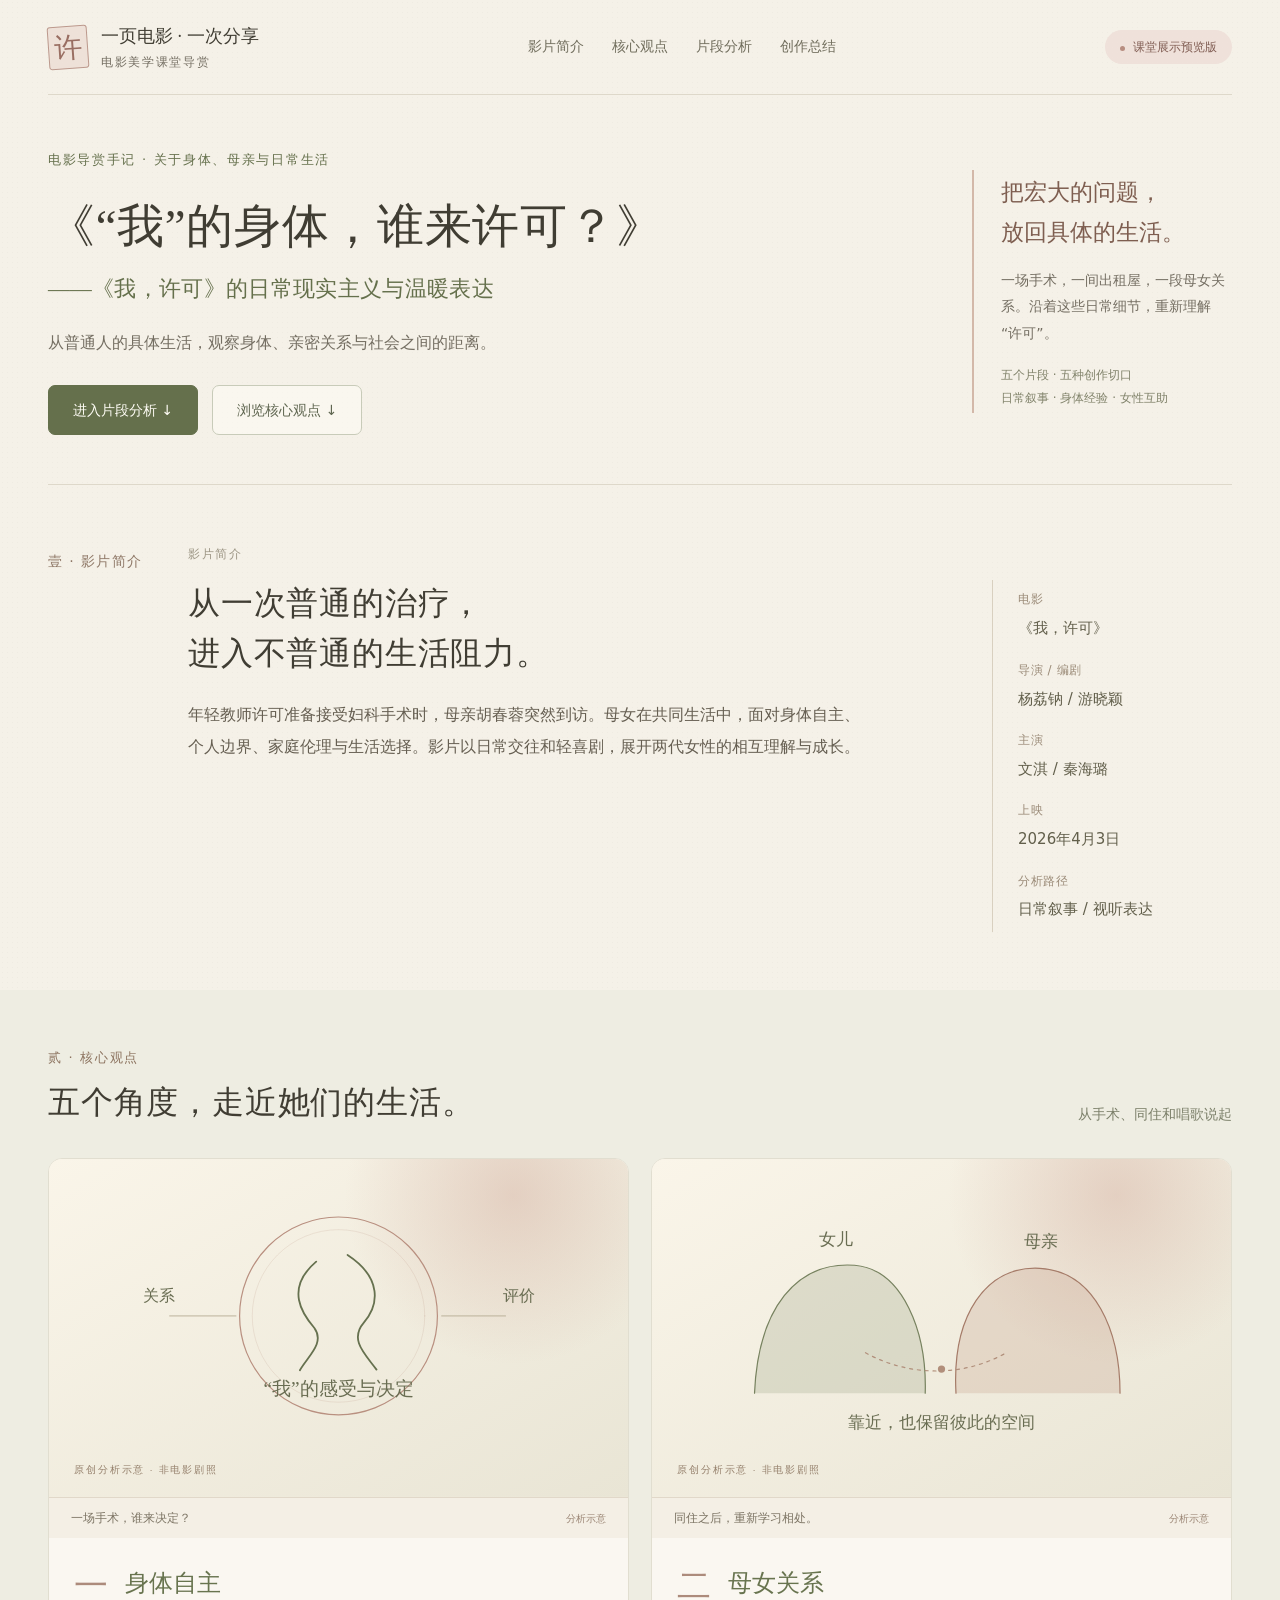
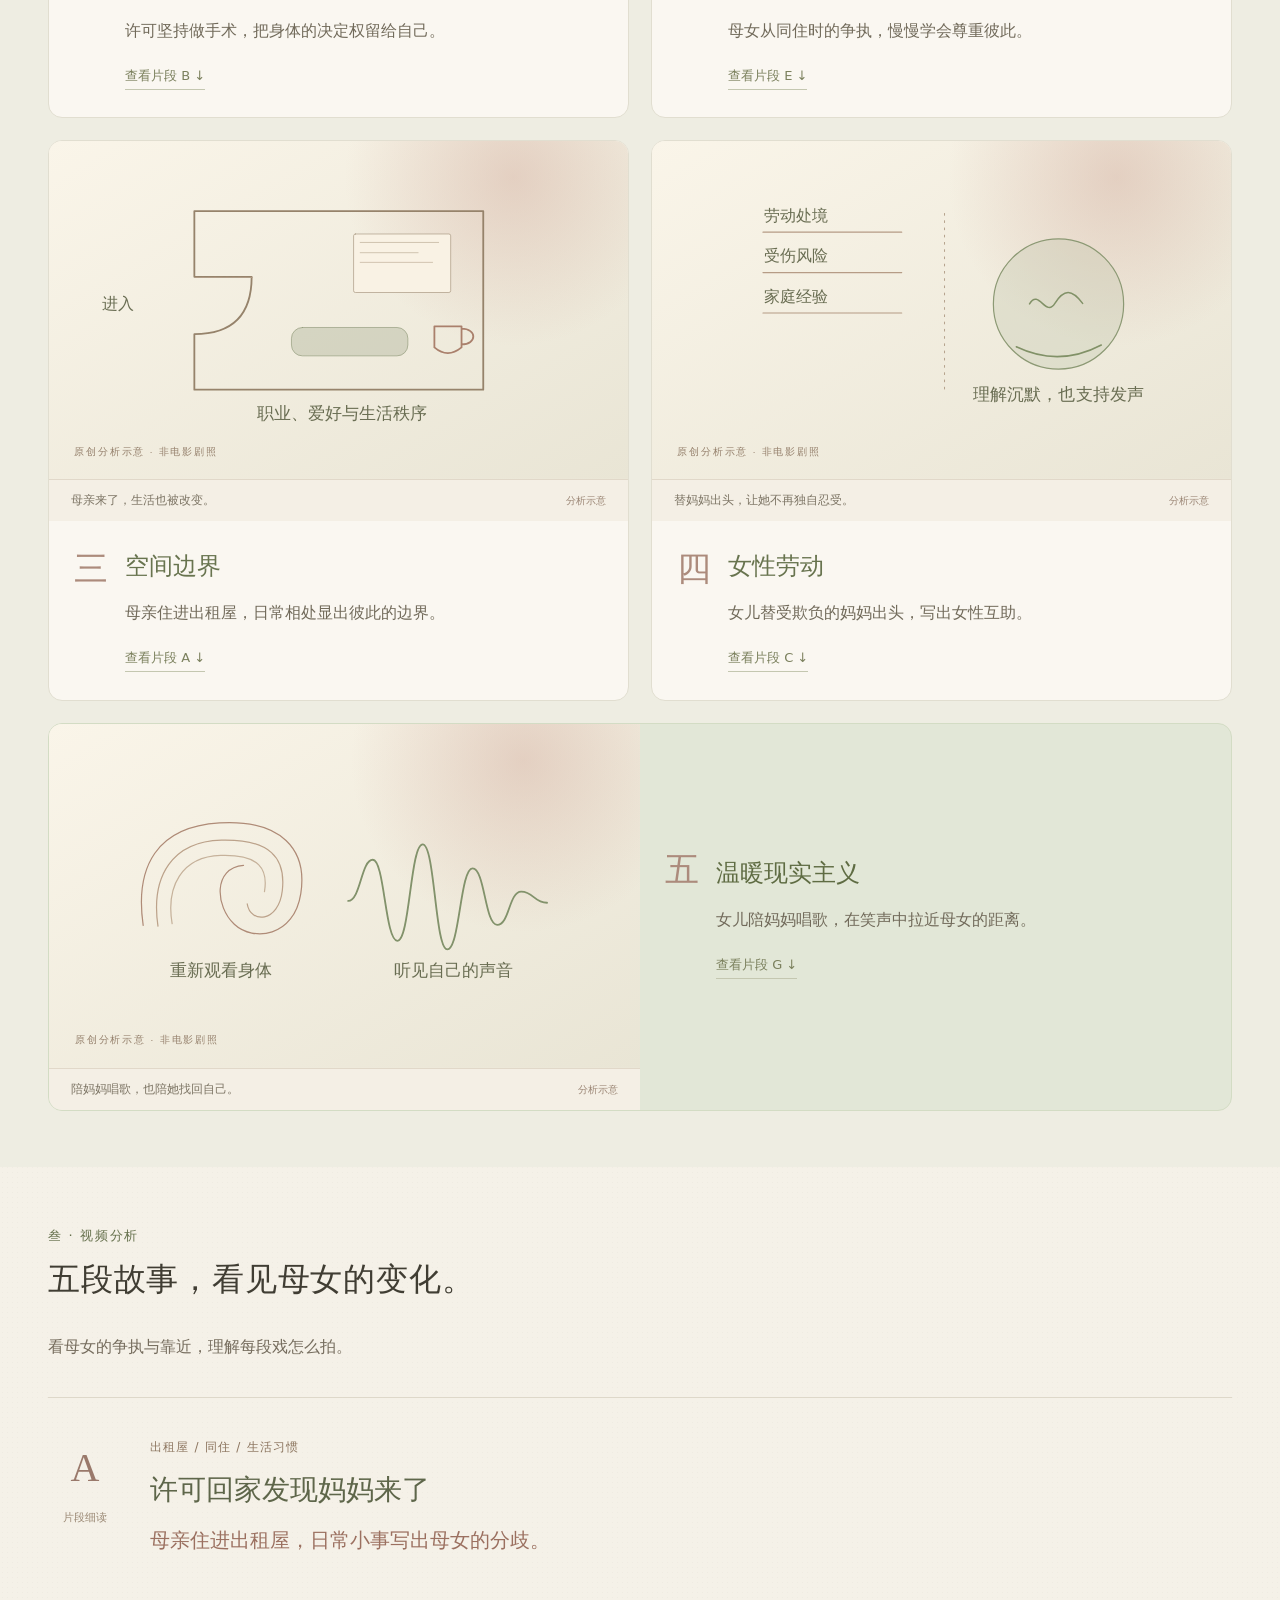
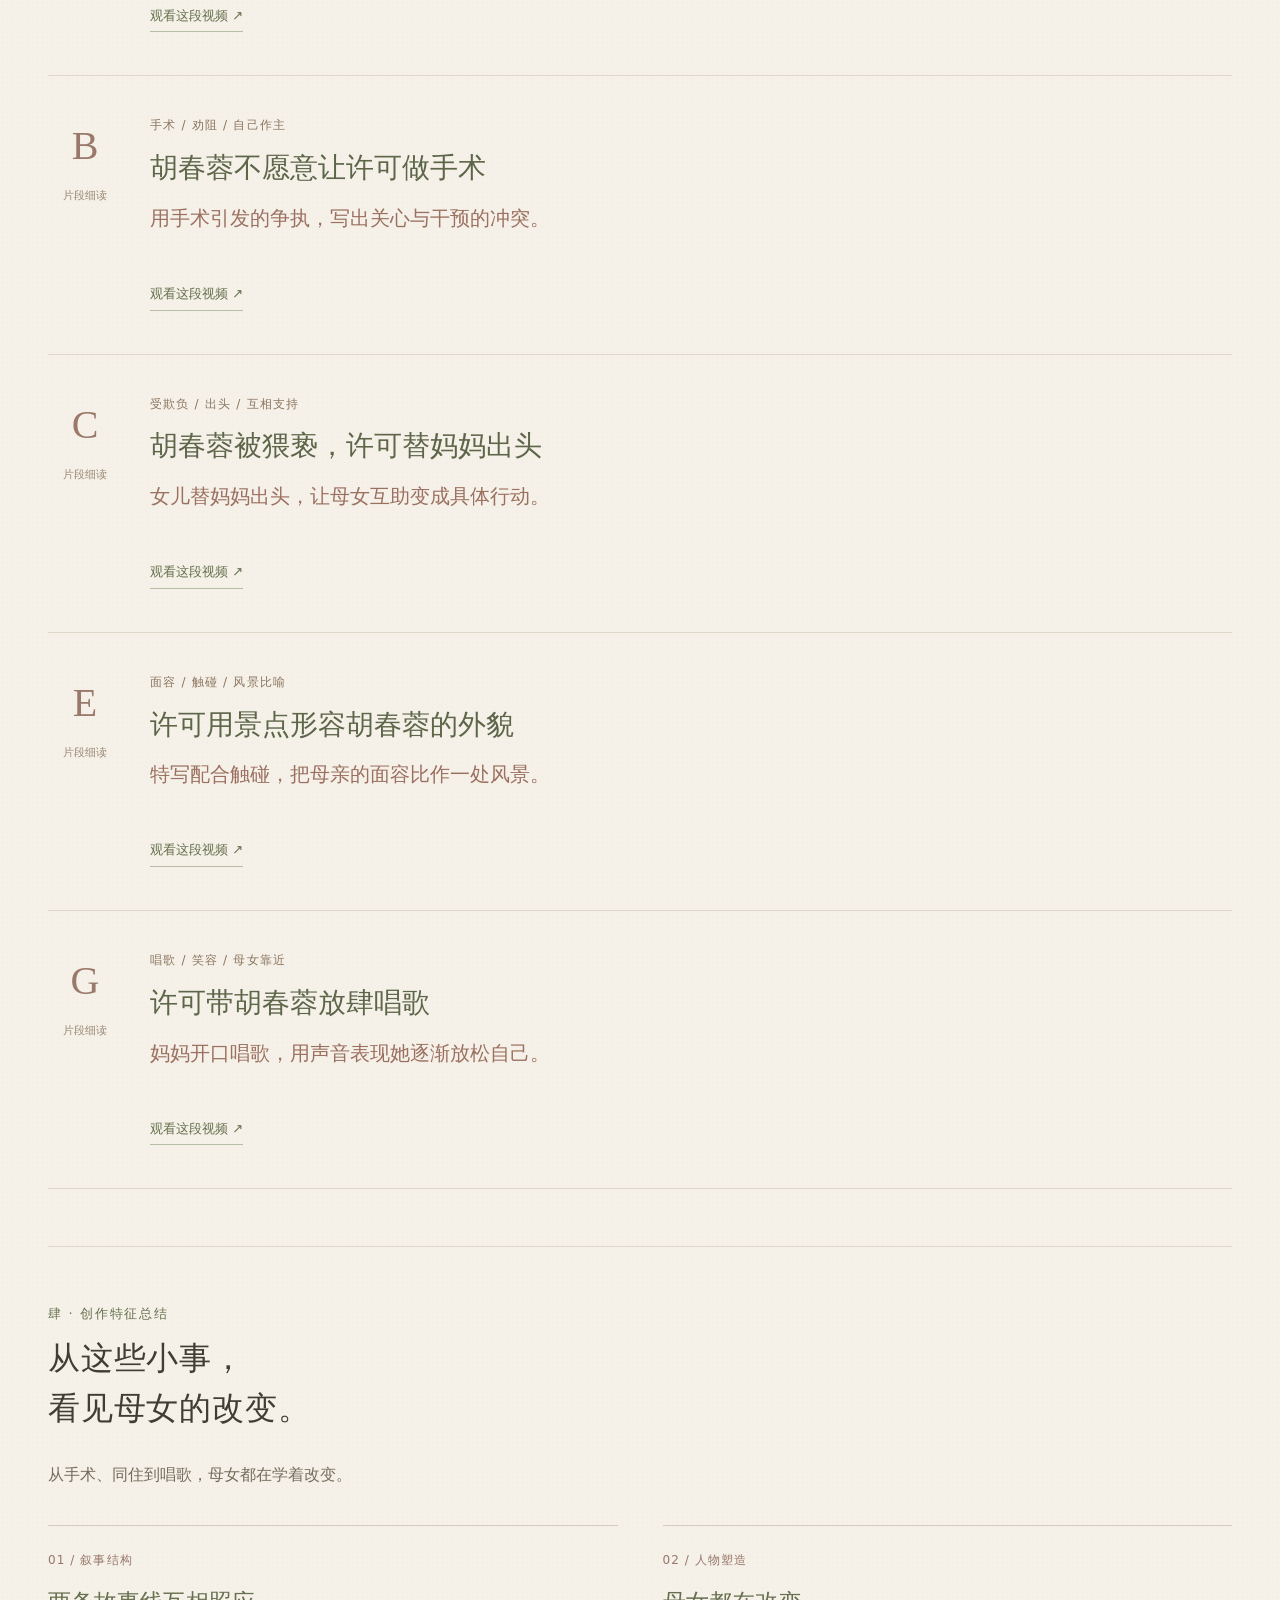
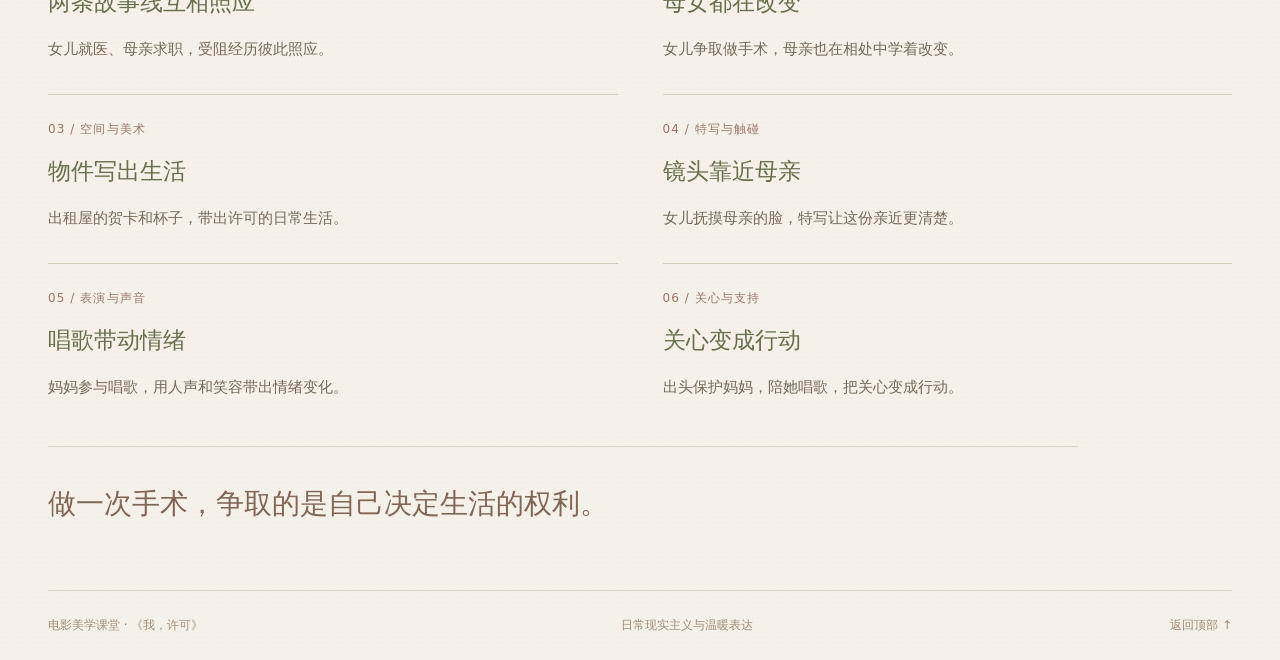
==== commit 133fa963: "Use short plot-based descriptions in classroom panels" ====
--- a/index.html
+++ b/index.html
@@ -38,70 +38,60 @@
     </section>
 
     <section class="ideas-section" id="ideas" aria-labelledby="ideas-title"><div class="wrap">
-      <div class="section-head"><div><p class="eyebrow">贰 · 核心观点</p><h2 id="ideas-title">五个角度，走近她们的生活。</h2></div><p class="quiet">从日常经验，进入电影的表达</p></div>
+      <div class="section-head"><div><p class="eyebrow">贰 · 核心观点</p><h2 id="ideas-title">五个角度，走近她们的生活。</h2></div><p class="quiet">从手术、同住和唱歌说起</p></div>
       <div class="idea-grid"><article class="illustrated-idea">
-        <figure class="idea-visual"><button class="figure-open" type="button" data-enlarge="media/analysis/body.svg" data-caption="身体自主 · 原创分析示意图" aria-label="放大身体自主分析图"><img src="media/analysis/body.svg" alt="个人感受，怎样成为决定的依据。 原创分析示意，非电影剧照。" width="960" height="560" loading="lazy"></button><figcaption>个人感受，怎样成为决定的依据。<span>分析示意</span></figcaption></figure>
-        <div class="idea-copy"><span class="idea-number">一</span><h3>身体自主</h3><p>手术把身体自主变成一个需要行动的叙事问题。关心、评价与个人感受发生冲突时，人物争取的不只是一次治疗，也是在关系中作决定的位置。</p><a class="idea-related" href="#clip-B">结合片段 B 细读 ↘</a></div>
+        <figure class="idea-visual"><button class="figure-open" type="button" data-enlarge="media/analysis/body.svg" data-caption="身体自主 · 原创分析示意图" aria-label="放大身体自主分析图"><img src="media/analysis/body.svg" alt="一场手术，谁来决定？ 原创分析示意，非电影剧照。" width="960" height="560" loading="lazy"></button><figcaption>一场手术，谁来决定？<span>分析示意</span></figcaption></figure>
+        <div class="idea-copy"><span class="idea-number">一</span><h3>身体自主</h3><p>许可坚持做手术，把身体的决定权留给自己。</p><a class="idea-related" href="#clip-B">查看片段 B ↓</a></div>
       </article>
 <article class="illustrated-idea">
-        <figure class="idea-visual"><button class="figure-open" type="button" data-enlarge="media/analysis/relationship.svg" data-caption="母女关系 · 原创分析示意图" aria-label="放大母女关系分析图"><img src="media/analysis/relationship.svg" alt="照料与分寸，需要重新协商。 原创分析示意，非电影剧照。" width="960" height="560" loading="lazy"></button><figcaption>照料与分寸，需要重新协商。<span>分析示意</span></figcaption></figure>
-        <div class="idea-copy"><span class="idea-number">二</span><h3>母女关系</h3><p>母亲既会干预女儿，也有自己的恐惧和愿望。把两个人都当作能够变化的主体，母女关系便从单向管束转向彼此学习，人物也超出了代际标签。</p><a class="idea-related" href="#clip-E">结合片段 E 细读 ↘</a></div>
+        <figure class="idea-visual"><button class="figure-open" type="button" data-enlarge="media/analysis/relationship.svg" data-caption="母女关系 · 原创分析示意图" aria-label="放大母女关系分析图"><img src="media/analysis/relationship.svg" alt="同住之后，重新学习相处。 原创分析示意，非电影剧照。" width="960" height="560" loading="lazy"></button><figcaption>同住之后，重新学习相处。<span>分析示意</span></figcaption></figure>
+        <div class="idea-copy"><span class="idea-number">二</span><h3>母女关系</h3><p>母女从同住时的争执，慢慢学会尊重彼此。</p><a class="idea-related" href="#clip-E">查看片段 E ↓</a></div>
       </article>
 <article class="illustrated-idea">
-        <figure class="idea-visual"><button class="figure-open" type="button" data-enlarge="media/analysis/space.svg" data-caption="空间边界 · 原创分析示意图" aria-label="放大空间边界分析图"><img src="media/analysis/space.svg" alt="生活物件，写出一个人的生活。 原创分析示意，非电影剧照。" width="960" height="560" loading="lazy"></button><figcaption>生活物件，写出一个人的生活。<span>分析示意</span></figcaption></figure>
-        <div class="idea-copy"><span class="idea-number">三</span><h3>空间边界</h3><p>贺卡、玩具、咖啡机与杯子把职业、爱好和生活习惯留在房间里。出租屋让个人秩序与家庭照料在同一处相遇，抽象的边界因而可以被看见。</p><a class="idea-related" href="#clip-A">结合片段 A 细读 ↘</a></div>
+        <figure class="idea-visual"><button class="figure-open" type="button" data-enlarge="media/analysis/space.svg" data-caption="空间边界 · 原创分析示意图" aria-label="放大空间边界分析图"><img src="media/analysis/space.svg" alt="母亲来了，生活也被改变。 原创分析示意，非电影剧照。" width="960" height="560" loading="lazy"></button><figcaption>母亲来了，生活也被改变。<span>分析示意</span></figcaption></figure>
+        <div class="idea-copy"><span class="idea-number">三</span><h3>空间边界</h3><p>母亲住进出租屋，日常相处显出彼此的边界。</p><a class="idea-related" href="#clip-A">查看片段 A ↓</a></div>
       </article>
 <article class="illustrated-idea">
-        <figure class="idea-visual"><button class="figure-open" type="button" data-enlarge="media/analysis/labour.svg" data-caption="女性劳动 · 原创分析示意图" aria-label="放大女性劳动分析图"><img src="media/analysis/labour.svg" alt="把沉默，放回具体的处境。 原创分析示意，非电影剧照。" width="960" height="560" loading="lazy"></button><figcaption>把沉默，放回具体的处境。<span>分析示意</span></figcaption></figure>
-        <div class="idea-copy"><span class="idea-number">四</span><h3>女性劳动</h3><p>母亲的求职与女儿的就医构成相互映照的线索。劳动处境、受伤风险与发声能力联系起来，人物的退让也就有了超越性格解释的社会维度。</p><a class="idea-related" href="#clip-C">结合片段 C 细读 ↘</a></div>
+        <figure class="idea-visual"><button class="figure-open" type="button" data-enlarge="media/analysis/labour.svg" data-caption="女性劳动 · 原创分析示意图" aria-label="放大女性劳动分析图"><img src="media/analysis/labour.svg" alt="替妈妈出头，让她不再独自忍受。 原创分析示意，非电影剧照。" width="960" height="560" loading="lazy"></button><figcaption>替妈妈出头，让她不再独自忍受。<span>分析示意</span></figcaption></figure>
+        <div class="idea-copy"><span class="idea-number">四</span><h3>女性劳动</h3><p>女儿替受欺负的妈妈出头，写出女性互助。</p><a class="idea-related" href="#clip-C">查看片段 C ↓</a></div>
       </article>
 <article class="illustrated-idea">
-        <figure class="idea-visual"><button class="figure-open" type="button" data-enlarge="media/analysis/warmth.svg" data-caption="温暖现实主义 · 原创分析示意图" aria-label="放大温暖现实主义分析图"><img src="media/analysis/warmth.svg" alt="让身体被看见，也让声音被听见。 原创分析示意，非电影剧照。" width="960" height="560" loading="lazy"></button><figcaption>让身体被看见，也让声音被听见。<span>分析示意</span></figcaption></figure>
-        <div class="idea-copy"><span class="idea-number">五</span><h3>温暖现实主义</h3><p>面部局部、触碰和景观比喻让身体获得新的观看方式；唱歌与轻喜剧让人物在行动中靠近。温暖来自互助和改变的可能，现实的阻力仍是叙事的出发点。</p><a class="idea-related" href="#clip-G">结合片段 G 细读 ↘</a></div>
+        <figure class="idea-visual"><button class="figure-open" type="button" data-enlarge="media/analysis/warmth.svg" data-caption="温暖现实主义 · 原创分析示意图" aria-label="放大温暖现实主义分析图"><img src="media/analysis/warmth.svg" alt="陪妈妈唱歌，也陪她找回自己。 原创分析示意，非电影剧照。" width="960" height="560" loading="lazy"></button><figcaption>陪妈妈唱歌，也陪她找回自己。<span>分析示意</span></figcaption></figure>
+        <div class="idea-copy"><span class="idea-number">五</span><h3>温暖现实主义</h3><p>女儿陪妈妈唱歌，在笑声中拉近母女的距离。</p><a class="idea-related" href="#clip-G">查看片段 G ↓</a></div>
       </article></div>
     </div></section>
 
     <section class="sources wrap" id="sources" aria-labelledby="sources-title">
-      <div class="section-head"><div><p class="eyebrow">叁 · 视频分析</p><h2 id="sources-title">五个片段，读懂创作的分寸。</h2></div></div>
-      <p class="analysis-intro">从空间、对话、行动、特写与声音进入影片：每个片段都让一个抽象的问题，成为具体可感的生活经验。</p>
+      <div class="section-head"><div><p class="eyebrow">叁 · 视频分析</p><h2 id="sources-title">五段故事，看见母女的变化。</h2></div></div>
+      <p class="analysis-intro">看母女的争执与靠近，理解每段戏怎么拍。</p>
       <div class="fragment-list"><article class="fragment-card" id="clip-A" aria-labelledby="clip-A-title">
         <div class="fragment-margin"><span class="fragment-letter">A</span><span>片段细读</span></div>
-        <div class="fragment-main"><p class="fragment-feature">空间叙事 / 日常物件 / 关系边界</p><h3 id="clip-A-title">许可回家发现妈妈来了</h3><p class="fragment-lead">把亲密关系的分寸，放进同一间屋子。</p>
-          <div class="fragment-columns"><div><h4>创作特征</h4><p>母亲来到出租屋，改变了许可原有的生活秩序。这里的戏剧性来自共处：对一方而言是照料的行动，对另一方可能意味着私人空间被介入。空间因此参与人物关系的叙述，而不只是容纳对白的背景。</p></div><div><h4>表达与作用</h4><p>学生贺卡、毛绒玩具和咖啡用品等美术细节，把教师身份、兴趣与生活习惯编织在一起。物件先让“这个家属于谁”变得具体，再让边界问题获得日常的重量。</p></div></div>
-          <p class="watch-focus"><span>观看时留意</span>人物的站位和回应如何改变共处的感觉？哪些陈设使许可的个人生活可被辨认？</p>
+        <div class="fragment-main"><p class="fragment-feature">出租屋 / 同住 / 生活习惯</p><h3 id="clip-A-title">许可回家发现妈妈来了</h3><p class="fragment-lead">母亲住进出租屋，日常小事写出母女的分歧。</p>
           <a class="text-link fragment-watch" href="https://www.mgtv.com/b/852520/24375886.html" target="_blank" rel="noopener noreferrer">观看这段视频 ↗</a>
         </div></article><article class="fragment-card" id="clip-B" aria-labelledby="clip-B-title">
         <div class="fragment-margin"><span class="fragment-letter">B</span><span>片段细读</span></div>
-        <div class="fragment-main"><p class="fragment-feature">对话冲突 / 身体经验 / 叙事阻力</p><h3 id="clip-B-title">胡春蓉不愿意让许可做手术</h3><p class="fragment-lead">把身体自主，写成一件难以推进的小事。</p>
-          <div class="fragment-columns"><div><h4>创作特征</h4><p>手术是明确的个人目标，母亲的反对则把健康决定带入家庭伦理。创作上的关键，是让社会观念通过亲密关系中的劝阻与回应发生作用；议题由人物行动推动，观众能够感受决定为什么变得困难。</p></div><div><h4>表达与作用</h4><p>母亲的关心与干预交叠，使冲突具有情感上的复杂性。两个人各有情感理由，却处在不同的话语位置：提出要求与承担解释的差异，让身体决定背后的权力关系浮现出来。</p></div></div>
-          <p class="watch-focus"><span>观看时留意</span>对话怎样分配决定权？人物是否倾听对方的感受？一个“为你好”的理由如何成为行动的阻力？</p>
+        <div class="fragment-main"><p class="fragment-feature">手术 / 劝阻 / 自己作主</p><h3 id="clip-B-title">胡春蓉不愿意让许可做手术</h3><p class="fragment-lead">用手术引发的争执，写出关心与干预的冲突。</p>
           <a class="text-link fragment-watch" href="https://www.mgtv.com/b/852520/24375908.html" target="_blank" rel="noopener noreferrer">观看这段视频 ↗</a>
         </div></article><article class="fragment-card" id="clip-C" aria-labelledby="clip-C-title">
         <div class="fragment-margin"><span class="fragment-letter">C</span><span>片段细读</span></div>
-        <div class="fragment-main"><p class="fragment-feature">双线互文 / 女性劳动 / 人物行动</p><h3 id="clip-C-title">胡春蓉被猥亵，许可替妈妈出头</h3><p class="fragment-lead">让母亲拥有自己的困境，也拥有被支持的可能。</p>
-          <div class="fragment-columns"><div><h4>创作特征</h4><p>这段情节把目光从女儿的身体决定移向母亲的劳动处境。母亲不再只是女儿成长路上的阻碍，她也会受到伤害、需要支持。女儿出头的行动使两人的关系发生转换，互助由具体行为建立起来。</p></div><div><h4>表达与作用</h4><p>把这一段与许可推进手术的受阻并置，可以读出两条成长线的互文：两个人都在争取受到尊重的行动空间。这里的现实主义价值，在于把个人退让与处境联系起来，而不是只归因于“性格软弱”。</p></div></div>
-          <p class="watch-focus"><span>观看时留意</span>谁先发声，谁承担后果？帮助是否改变了母亲的回应方式？片段怎样使社会压力进入母女关系？</p>
+        <div class="fragment-main"><p class="fragment-feature">受欺负 / 出头 / 互相支持</p><h3 id="clip-C-title">胡春蓉被猥亵，许可替妈妈出头</h3><p class="fragment-lead">女儿替妈妈出头，让母女互助变成具体行动。</p>
           <a class="text-link fragment-watch" href="https://www.mgtv.com/b/852520/24375966.html" target="_blank" rel="noopener noreferrer">观看这段视频 ↗</a>
         </div></article><article class="fragment-card" id="clip-E" aria-labelledby="clip-E-title">
         <div class="fragment-margin"><span class="fragment-letter">E</span><span>片段细读</span></div>
-        <div class="fragment-main"><p class="fragment-feature">局部特写 / 触碰动作 / 视觉隐喻</p><h3 id="clip-E-title">许可用景点形容胡春蓉的外貌</h3><p class="fragment-lead">从被评价的外貌，转向值得亲近的身体。</p>
-          <div class="fragment-columns"><div><h4>创作特征</h4><p>面部局部与皮肤纹理进入观看中心，女儿的触碰又为这些细节带来亲密的关系。景观比喻把外貌从美丑判断中暂时移开：身体可以被感受、被重新命名，而不只是接受评价。</p></div><div><h4>表达与作用</h4><p>这段的诗意依附于具体的身体经验。局部画面、手的动作与语言比喻共同工作，让母女的理解落在可感的细节上；它也说明，现实主义可以通过修辞拓展经验，而不只追求表面的纪实感。</p></div></div>
-          <p class="watch-focus"><span>观看时留意</span>局部特写把注意力引向哪里？触碰怎样改变观看的情绪？比喻是否让同一个身体细节获得新的意义？</p>
+        <div class="fragment-main"><p class="fragment-feature">面容 / 触碰 / 风景比喻</p><h3 id="clip-E-title">许可用景点形容胡春蓉的外貌</h3><p class="fragment-lead">特写配合触碰，把母亲的面容比作一处风景。</p>
           <a class="text-link fragment-watch" href="https://www.mgtv.com/b/852520/24375976.html" target="_blank" rel="noopener noreferrer">观看这段视频 ↗</a>
         </div></article><article class="fragment-card" id="clip-G" aria-labelledby="clip-G-title">
         <div class="fragment-margin"><span class="fragment-letter">G</span><span>片段细读</span></div>
-        <div class="fragment-main"><p class="fragment-feature">声音叙事 / 情绪释放 / 轻喜剧</p><h3 id="clip-G-title">许可带胡春蓉放肆唱歌</h3><p class="fragment-lead">让母亲从被照顾的人，成为主动表达的人。</p>
-          <div class="fragment-columns"><div><h4>创作特征</h4><p>唱歌把人物的变化转化为可听见的行动。母亲不只围绕家庭事务存在，也开始显露兴趣、愿望与参与感。母女共同进入这一活动，关系的靠近便不需要全靠解释性的对白完成。</p></div><div><h4>表达与作用</h4><p>轻喜剧提供接近人物的入口，日常活动为情绪释放提供空间。人声、表情与互动成为观察人物变化的线索；轻松的场面与此前的压抑形成情绪对照，也让相互支持带来的温度具有可感的形式。</p></div></div>
-          <p class="watch-focus"><span>观看时留意</span>母亲如何从旁观走向参与？声音与表情是否相互推动？笑意如何与此前的压抑形成情绪对照？</p>
+        <div class="fragment-main"><p class="fragment-feature">唱歌 / 笑容 / 母女靠近</p><h3 id="clip-G-title">许可带胡春蓉放肆唱歌</h3><p class="fragment-lead">妈妈开口唱歌，用声音表现她逐渐放松自己。</p>
           <a class="text-link fragment-watch" href="https://www.mgtv.com/b/852520/24375975.html" target="_blank" rel="noopener noreferrer">观看这段视频 ↗</a>
         </div></article></div>
     </section>
 
     <section class="creative-summary wrap" id="conclusion" aria-labelledby="conclusion-title">
-      <div class="section-head"><div><p class="eyebrow">肆 · 创作特征总结</p><h2 id="conclusion-title">在生活的细部，<br>让“我”成为自己的主体。</h2></div></div>
-      <p class="summary-intro">《我，许可》的现实主义力量，可以从叙事、人物、空间、镜头、声音和情感取向六个角度理解：它把身体与社会的关系放进日常，也把改变的可能交还给人物。</p>
-      <div class="summary-grid"><article><p class="summary-lens">01 / 叙事结构</p><h3>让两条成长线互相照见</h3><p>许可推进手术与胡春蓉求职受阻相互呼应。叙事把女儿与母亲都放在争取选择的位置，身体议题由此延伸为行动能力与社会关系的问题。</p></article><article><p class="summary-lens">02 / 人物塑造</p><h3>从代际对立走向双主体</h3><p>许可有边界意识，也需要他人的帮助；胡春蓉会干预女儿，也能学习、改变。人物的矛盾使关系具有生活的复杂度，女性互助则把成长落实为彼此支持的行动。</p></article><article><p class="summary-lens">03 / 空间与美术</p><h3>让日常生活承担表达</h3><p>出租屋及其中的物件勾连职业、习惯和情感。共同生活使照料与干预在细微处显形，现实感由人物与环境的关系建立起来，而非只由社会议题的分量保证。</p></article><article><p class="summary-lens">04 / 镜头与隐喻</p><h3>用身体细节打开诗意</h3><p>面部局部、触碰与景观比喻，把身体从被评价的对象转为可以亲近和理解的生命经验。具体细节与诗意修辞并存，构成影片温暖表达的一条路径。</p></article><article><p class="summary-lens">05 / 表演与声音</p><h3>让变化发生在交流和参与中</h3><p>观念差异通过人物的说话与回应呈现，唱歌则使自我表达成为可听见的行动。表演的生活感、轻喜剧的分寸和声音的情绪作用，共同帮助观众接近人物。</p></article><article><p class="summary-lens">06 / 情感与现实观</p><h3>以希望回应处境，保留问题的重量</h3><p>温暖来自关系能够调整、个人能够获得支持。这种表达把批判放进亲近人物的过程；理解它的希望，也要区分个体关系的改善与更广泛社会条件的改变。</p></article></div>
-      <p class="closing-line">“许可”既是一个人的名字，也让问题回到每个人：如何拥有选择，如何尊重他人的选择。</p>
+      <div class="section-head"><div><p class="eyebrow">肆 · 创作特征总结</p><h2 id="conclusion-title">从这些小事，<br>看见母女的改变。</h2></div></div>
+      <p class="summary-intro">从手术、同住到唱歌，母女都在学着改变。</p>
+      <div class="summary-grid"><article><p class="summary-lens">01 / 叙事结构</p><h3>两条故事线互相照应</h3><p>女儿就医、母亲求职，受阻经历彼此照应。</p></article><article><p class="summary-lens">02 / 人物塑造</p><h3>母女都在改变</h3><p>女儿争取做手术，母亲也在相处中学着改变。</p></article><article><p class="summary-lens">03 / 空间与美术</p><h3>物件写出生活</h3><p>出租屋的贺卡和杯子，带出许可的日常生活。</p></article><article><p class="summary-lens">04 / 特写与触碰</p><h3>镜头靠近母亲</h3><p>女儿抚摸母亲的脸，特写让这份亲近更清楚。</p></article><article><p class="summary-lens">05 / 表演与声音</p><h3>唱歌带动情绪</h3><p>妈妈参与唱歌，用人声和笑容带出情绪变化。</p></article><article><p class="summary-lens">06 / 关心与支持</p><h3>关心变成行动</h3><p>出头保护妈妈，陪她唱歌，把关心变成行动。</p></article></div>
+      <p class="closing-line">做一次手术，争取的是自己决定生活的权利。</p>
     </section>
   </main>
   <dialog class="analysis-dialog" id="analysis-dialog" aria-label="分析图片放大"><div class="dialog-heading"><p id="analysis-caption"></p><button type="button" id="close-analysis" autofocus>关闭 ✕</button></div><img id="analysis-full" alt="放大的原创分析示意图"></dialog>
